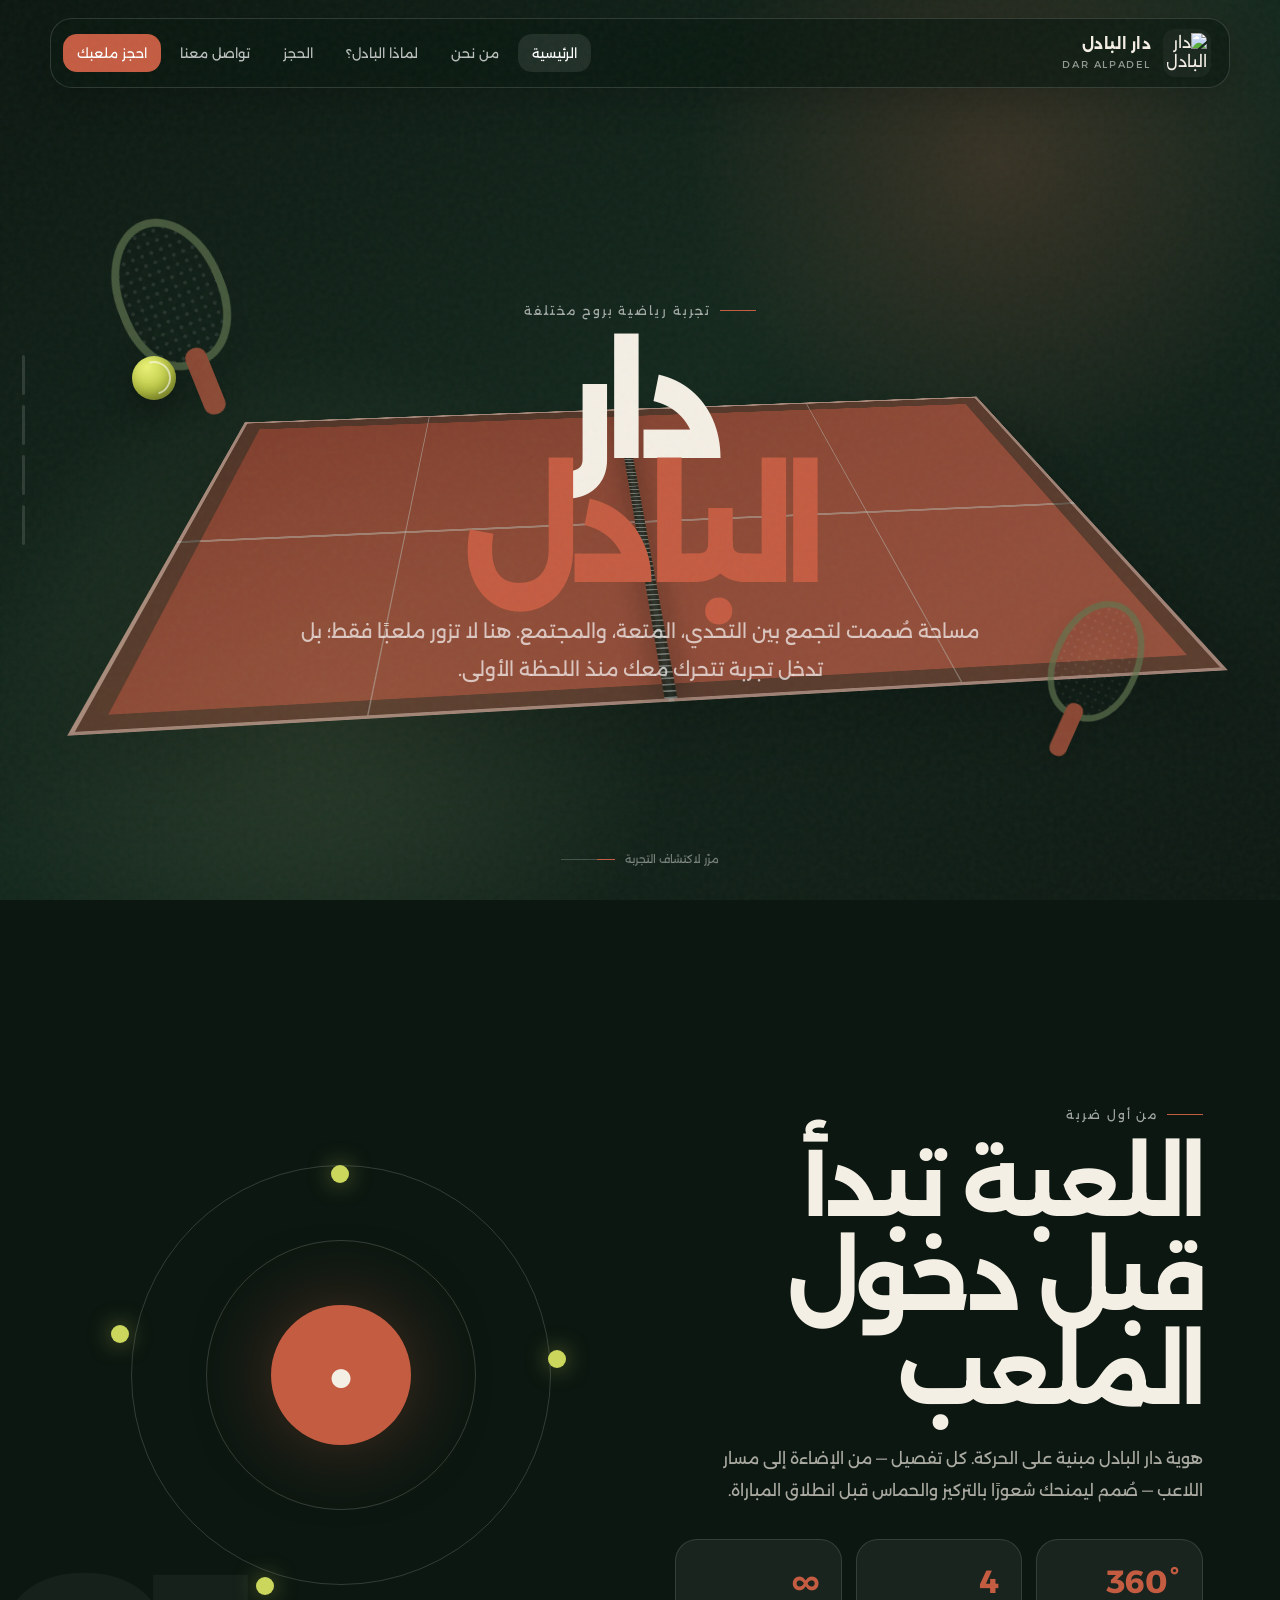
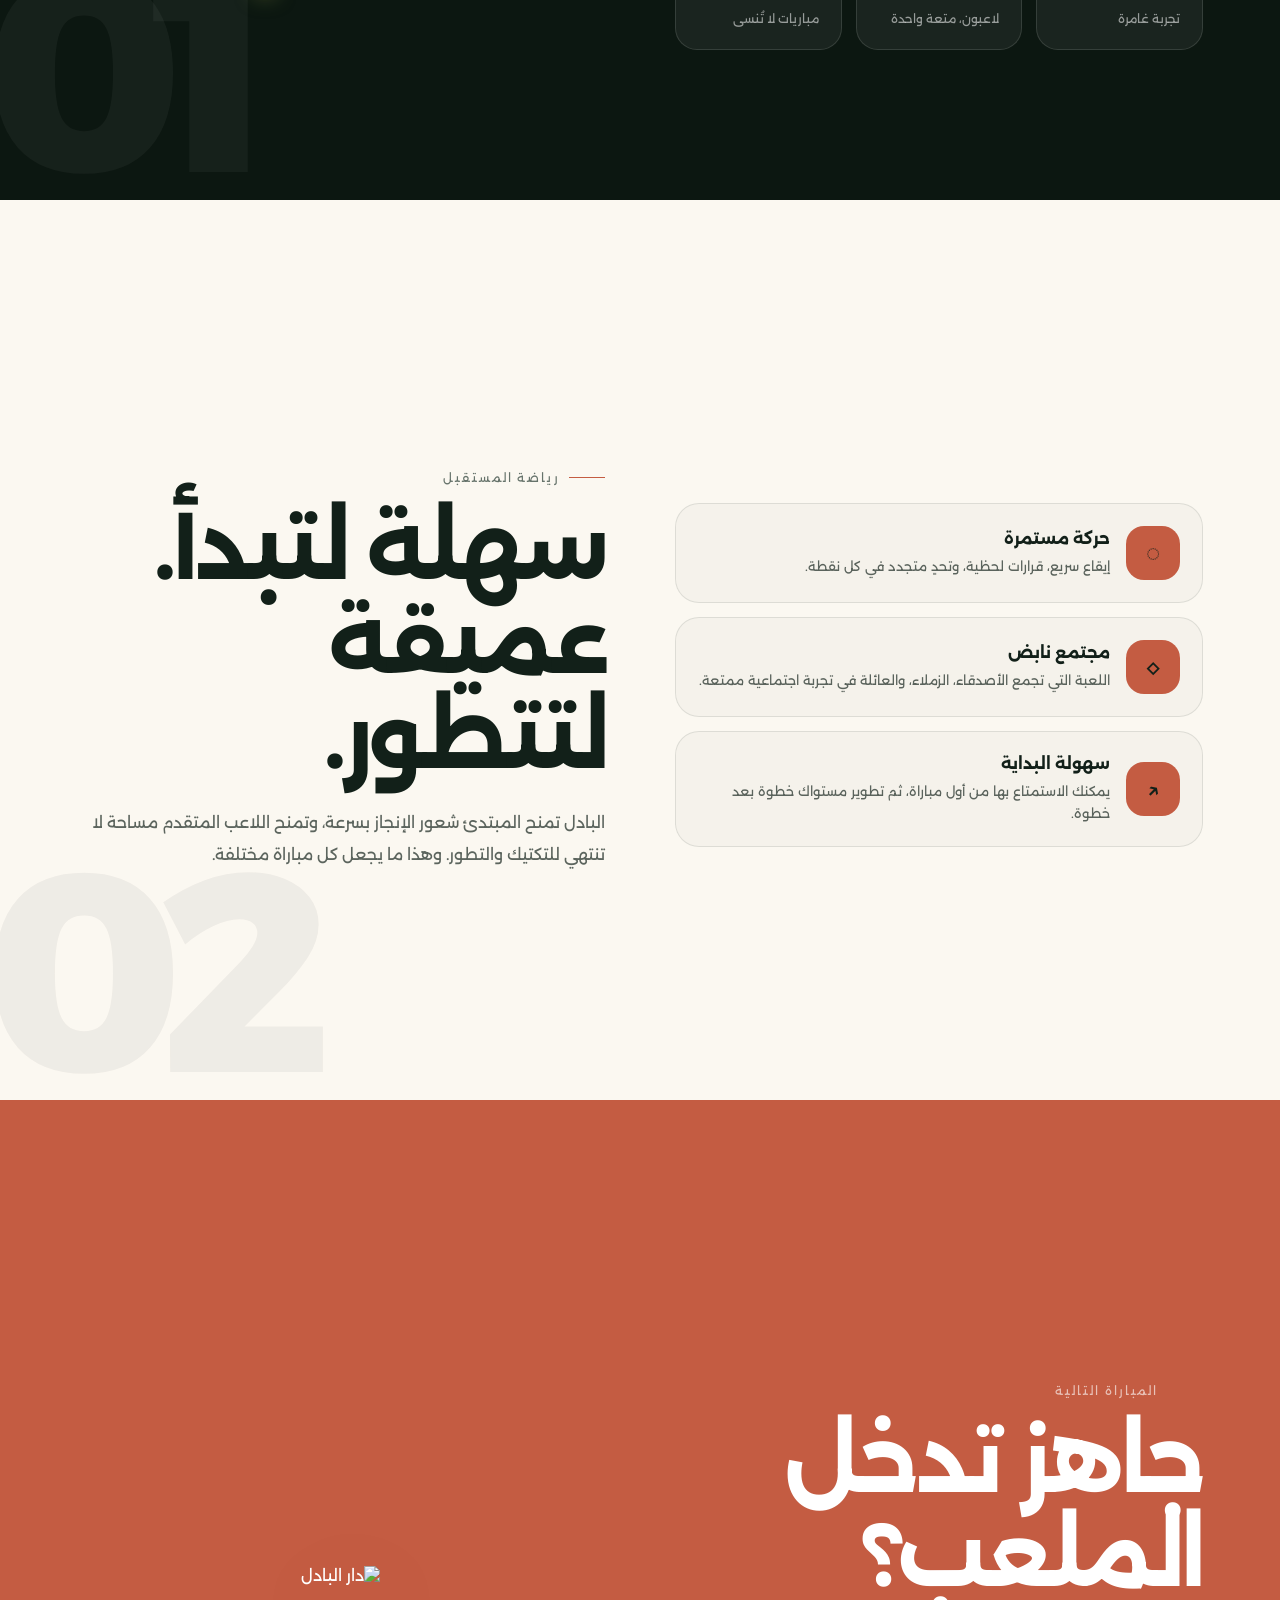
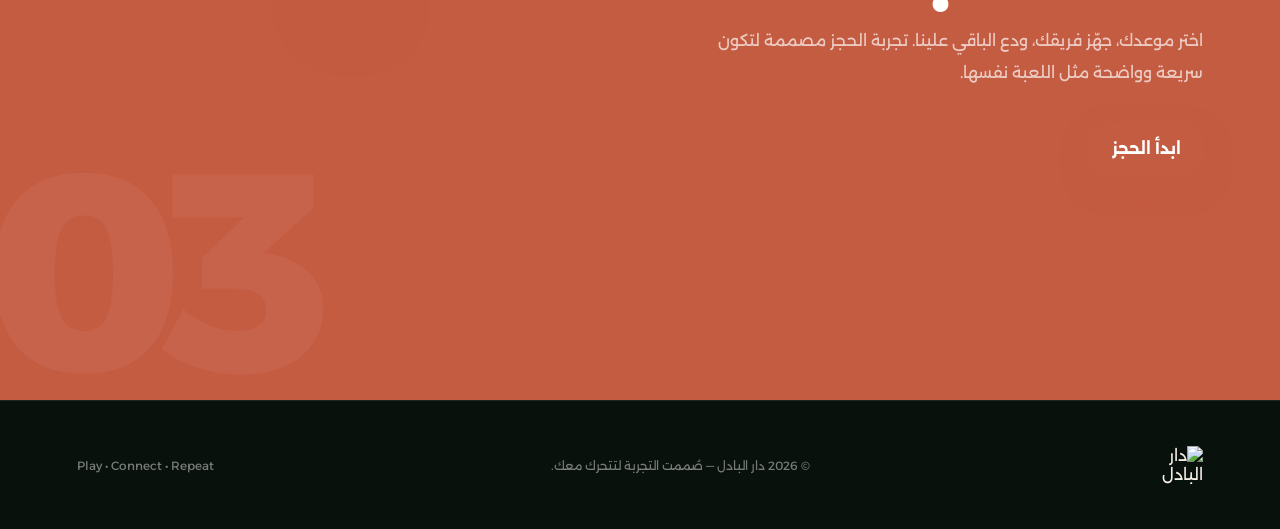
==== index.html @ 584abd35 "Add files via upload" ====
<!doctype html><html lang="ar" dir="rtl"><head><meta charset="utf-8"><meta name="viewport" content="width=device-width,initial-scale=1"><title>دار البادل | التجربة تبدأ من هنا</title><link rel="stylesheet" href="styles.css"></head><body>
<header class="site-header"><a class="brand" href="index.html"><img src="assets/logo.png" alt="دار البادل"><div class="brand-copy"><strong>دار البادل</strong><span>DAR ALPADEL</span></div></a><button class="menu-toggle">☰</button><nav class="nav"><a class="active" href="index.html">الرئيسية</a><a href="about.html">من نحن</a><a href="why.html">لماذا البادل؟</a><a href="booking.html">الحجز</a><a href="contact.html">تواصل معنا</a><a class="nav-cta" href="booking.html">احجز ملعبك</a></nav></header>
<div class="progress-rail"><span></span><span></span><span></span><span></span></div>
<main class="page">
<section class="hero">
 <div class="game-stage"><div class="court-wrap"><div class="court"><div class="net"></div><div class="wall back"></div><div class="wall side1"></div><div class="wall side2"></div></div></div><div class="ball"></div><div class="racket one"></div><div class="racket two"></div></div>
 <div class="hero-copy"><span class="eyebrow">تجربة رياضية بروح مختلفة</span><h1>دار <span>البادل</span></h1><p>مساحة صُممت لتجمع بين التحدي، المتعة، والمجتمع. هنا لا تزور ملعبًا فقط؛ بل تدخل تجربة تتحرك معك منذ اللحظة الأولى.</p></div>
 <div class="scroll-cue"><span>مرّر لاكتشاف التجربة</span><i></i></div>
</section>
<section class="section dark"><div class="big-number">01</div><div class="section-grid"><div class="reveal"><span class="eyebrow">من أول ضربة</span><h2>اللعبة تبدأ قبل دخول الملعب</h2><p>هوية دار البادل مبنية على الحركة. كل تفصيل — من الإضاءة إلى مسار اللاعب — صُمم ليمنحك شعورًا بالتركيز والحماس قبل انطلاق المباراة.</p><div class="kpi-row"><div class="kpi"><strong>360°</strong><span>تجربة غامرة</span></div><div class="kpi"><strong>4</strong><span>لاعبون، متعة واحدة</span></div><div class="kpi"><strong>∞</strong><span>مباريات لا تُنسى</span></div></div></div><div class="orbit reveal"><div class="orbit-core">●</div><span class="orbit-dot"></span><span class="orbit-dot"></span><span class="orbit-dot"></span><span class="orbit-dot"></span></div></div></section>
<section class="section light"><div class="big-number">02</div><div class="section-grid"><div class="feature-stack reveal"><div class="feature"><div class="feature-icon">◌</div><div><h3>حركة مستمرة</h3><p>إيقاع سريع، قرارات لحظية، وتحدٍ متجدد في كل نقطة.</p></div></div><div class="feature"><div class="feature-icon">◇</div><div><h3>مجتمع نابض</h3><p>اللعبة التي تجمع الأصدقاء، الزملاء، والعائلة في تجربة اجتماعية ممتعة.</p></div></div><div class="feature"><div class="feature-icon">↗</div><div><h3>سهولة البداية</h3><p>يمكنك الاستمتاع بها من أول مباراة، ثم تطوير مستواك خطوة بعد خطوة.</p></div></div></div><div class="reveal"><span class="eyebrow" style="color:var(--muted)">رياضة المستقبل</span><h2>سهلة لتبدأ.<br>عميقة لتتطور.</h2><p>البادل تمنح المبتدئ شعور الإنجاز بسرعة، وتمنح اللاعب المتقدم مساحة لا تنتهي للتكتيك والتطور. وهذا ما يجعل كل مباراة مختلفة.</p></div></div></section>
<section class="section clay"><div class="big-number">03</div><div class="section-grid"><div class="reveal"><span class="eyebrow">المباراة التالية</span><h2>جاهز تدخل الملعب؟</h2><p>اختر موعدك، جهّز فريقك، ودع الباقي علينا. تجربة الحجز مصممة لتكون سريعة وواضحة مثل اللعبة نفسها.</p><a class="primary" href="booking.html" style="display:inline-block;margin-top:18px">ابدأ الحجز</a></div><div class="reveal float" style="text-align:center"><img src="assets/logo.png" alt="دار البادل" style="width:min(360px,75vw);filter:drop-shadow(0 30px 50px rgba(0,0,0,.2))"></div></div></section>
</main><footer class="footer"><div class="footer-inner"><img src="assets/logo.png" alt="دار البادل"><p>© 2026 دار البادل — صُممت التجربة لتتحرك معك.</p><p>Play • Connect • Repeat</p></div></footer><script src="script.js"></script></body></html>
---- styles.css ----
@import url('https://fonts.googleapis.com/css2?family=Alexandria:wght@300;400;500;600;700;800&family=Noto+Kufi+Arabic:wght@400;500;600;700;800&display=swap');

:root{
  --green:#5f744d;
  --green-dark:#15261d;
  --green-deep:#0c1711;
  --clay:#c45c42;
  --clay-soft:#e7a18e;
  --cream:#f4efe5;
  --paper:#fbf8f1;
  --ink:#122019;
  --muted:#66736b;
  --line:rgba(255,255,255,.13);
  --shadow:0 30px 80px rgba(0,0,0,.24);
}

*{box-sizing:border-box}
html{scroll-behavior:smooth}
body{
  margin:0;
  font-family:'Alexandria','Noto Kufi Arabic',sans-serif;
  color:var(--cream);
  background:var(--green-deep);
  overflow-x:hidden;
  direction:rtl;
}
body::before{
  content:"";
  position:fixed; inset:0;
  pointer-events:none; z-index:9999;
  opacity:.06;
  background-image:url("data:image/svg+xml,%3Csvg viewBox='0 0 180 180' xmlns='http://www.w3.org/2000/svg'%3E%3Cfilter id='n'%3E%3CfeTurbulence type='fractalNoise' baseFrequency='.9' numOctaves='2' stitchTiles='stitch'/%3E%3C/filter%3E%3Crect width='100%25' height='100%25' filter='url(%23n)' opacity='.65'/%3E%3C/svg%3E");
}
a{color:inherit;text-decoration:none}
button,input,select,textarea{font:inherit}

.site-header{
  position:fixed; top:18px; right:50%; transform:translateX(50%);
  width:min(1180px,calc(100% - 28px)); height:70px;
  z-index:1000; display:flex; align-items:center; justify-content:space-between;
  padding:0 18px 0 12px;
  border:1px solid rgba(255,255,255,.14);
  border-radius:22px;
  background:rgba(11,24,17,.68);
  backdrop-filter:blur(18px) saturate(130%);
  box-shadow:0 12px 35px rgba(0,0,0,.18);
}
.brand{display:flex;align-items:center;gap:12px}
.brand img{width:48px;height:48px;object-fit:contain;border-radius:12px;background:rgba(255,255,255,.04);padding:4px}
.brand-copy strong{display:block;font-size:15px;letter-spacing:.02em}
.brand-copy span{font-size:10px;color:rgba(255,255,255,.55);letter-spacing:.16em}
.nav{display:flex;gap:5px;align-items:center}
.nav a{padding:11px 14px;border-radius:14px;font-size:13px;color:rgba(255,255,255,.72);transition:.35s ease}
.nav a:hover,.nav a.active{background:rgba(255,255,255,.09);color:#fff}
.nav-cta{background:var(--clay)!important;color:#fff!important}
.menu-toggle{display:none;background:none;border:0;color:#fff;font-size:22px}

.progress-rail{position:fixed;left:22px;top:50%;transform:translateY(-50%);z-index:900;display:flex;flex-direction:column;gap:10px}
.progress-rail span{width:3px;height:40px;border-radius:99px;background:rgba(255,255,255,.13);overflow:hidden;position:relative}
.progress-rail span::after{content:"";position:absolute;inset:auto 0 0;height:var(--fill,0%);background:var(--clay);transition:.1s linear}

.page{min-height:100vh}
.hero{
  min-height:100vh; position:relative; display:grid; place-items:center; overflow:hidden;
  background:
   radial-gradient(circle at 78% 18%,rgba(196,92,66,.20),transparent 25%),
   radial-gradient(circle at 25% 78%,rgba(95,116,77,.30),transparent 30%),
   linear-gradient(145deg,#0c1711,#14281d 48%,#0e1913);
}
.hero-copy{position:relative;z-index:5;text-align:center;width:min(950px,90%);padding-top:85px}
.eyebrow{display:inline-flex;align-items:center;gap:9px;font-size:12px;letter-spacing:.16em;color:rgba(255,255,255,.62);text-transform:uppercase}
.eyebrow::before{content:"";width:36px;height:1px;background:var(--clay)}
.hero h1{font-size:clamp(64px,11vw,168px);line-height:.88;margin:28px 0 18px;letter-spacing:-.07em;font-weight:800}
.hero h1 span{display:block;color:var(--clay)}
.hero p{max-width:680px;margin:0 auto;color:rgba(255,255,255,.68);font-size:clamp(15px,1.5vw,20px);line-height:2}
.scroll-cue{position:absolute;bottom:34px;right:50%;transform:translateX(50%);z-index:5;font-size:11px;color:rgba(255,255,255,.42);display:flex;align-items:center;gap:10px}
.scroll-cue i{width:54px;height:1px;background:rgba(255,255,255,.2);position:relative;overflow:hidden}
.scroll-cue i::after{content:"";position:absolute;width:18px;height:1px;background:var(--clay);animation:scan 1.8s infinite ease-in-out}
@keyframes scan{from{right:-18px}to{right:54px}}

/* game court */
.game-stage{position:absolute;inset:0;perspective:1100px;overflow:hidden}
.court-wrap{position:absolute;width:min(900px,90vw);height:560px;left:50%;top:58%;transform:translate(-50%,-50%) rotateX(64deg) rotateZ(-5deg);transform-style:preserve-3d;filter:drop-shadow(0 40px 50px rgba(0,0,0,.35));opacity:.72}
.court{position:absolute;inset:0;border:4px solid rgba(244,239,229,.55);background:linear-gradient(90deg,transparent 49.7%,rgba(244,239,229,.5) 49.8% 50.2%,transparent 50.3%),linear-gradient(0deg,transparent 49.6%,rgba(244,239,229,.5) 49.7% 50.3%,transparent 50.4%),linear-gradient(145deg,#a84531,#cb644a);box-shadow:inset 0 0 0 18px rgba(21,38,29,.45)}
.court::before,.court::after{content:"";position:absolute;top:0;bottom:0;width:1px;background:rgba(244,239,229,.55)}
.court::before{left:24%}.court::after{right:24%}
.net{position:absolute;left:50%;top:0;bottom:0;width:10px;transform:translateX(-50%) translateZ(32px);background:repeating-linear-gradient(0deg,rgba(255,255,255,.5) 0 2px,transparent 2px 8px),rgba(14,27,19,.8);box-shadow:0 0 25px rgba(0,0,0,.5)}
.wall{position:absolute;background:rgba(95,116,77,.15);border:2px solid rgba(146,181,119,.45);backdrop-filter:blur(2px)}
.wall.back{left:0;right:0;height:120px;top:0;transform-origin:top;transform:rotateX(-90deg)}
.wall.side1{top:0;bottom:0;width:120px;left:0;transform-origin:left;transform:rotateY(90deg)}
.wall.side2{top:0;bottom:0;width:120px;right:0;transform-origin:right;transform:rotateY(-90deg)}
.ball{position:absolute;width:44px;height:44px;border-radius:50%;background:radial-gradient(circle at 35% 25%,#eaf275,#b9c642 58%,#758122);box-shadow:0 12px 30px rgba(0,0,0,.38),inset -5px -7px 12px rgba(0,0,0,.22);z-index:7;transform:translate3d(0,0,0)}
.ball::after{content:"";position:absolute;inset:5px;border-radius:50%;border:2px solid rgba(255,255,255,.55);border-left-color:transparent;border-bottom-color:transparent;transform:rotate(28deg)}
.racket{position:absolute;width:110px;height:155px;border:8px solid var(--green);border-radius:52% 52% 46% 46%;background:radial-gradient(circle,rgba(255,255,255,.12) 1.8px,transparent 2px);background-size:10px 10px;filter:drop-shadow(0 16px 18px rgba(0,0,0,.3));opacity:.68}
.racket::after{content:"";position:absolute;width:22px;height:70px;background:var(--clay);border-radius:10px;bottom:-60px;left:50%;transform:translateX(-50%)}
.racket.one{left:9%;top:24%;transform:rotate(-22deg)}
.racket.two{right:10%;bottom:18%;transform:rotate(24deg) scale(.8)}

.section{position:relative;min-height:100vh;padding:140px max(6vw,28px) 90px;display:flex;align-items:center;overflow:hidden}
.section.light{background:var(--paper);color:var(--ink)}
.section.dark{background:var(--green-deep)}
.section.clay{background:var(--clay);color:#fff}
.section-grid{width:min(1180px,100%);margin:auto;display:grid;grid-template-columns:1fr 1fr;gap:70px;align-items:center}
.section h2{font-size:clamp(44px,7vw,94px);line-height:1.05;margin:15px 0 24px;letter-spacing:-.045em}
.section p{font-size:16px;line-height:2;color:inherit;opacity:.68;max-width:620px}
.big-number{font-size:clamp(120px,22vw,340px);font-weight:800;line-height:.7;color:rgba(255,255,255,.045);position:absolute;left:-15px;bottom:30px;letter-spacing:-.08em}
.light .big-number{color:rgba(18,32,25,.05)}

.feature-stack{display:grid;gap:14px}
.feature{border:1px solid currentColor;border-color:rgba(255,255,255,.12);border-radius:24px;padding:22px;display:grid;grid-template-columns:54px 1fr;gap:16px;align-items:center;background:rgba(255,255,255,.035);transition:.4s ease}
.light .feature{border-color:rgba(18,32,25,.1);background:rgba(18,32,25,.025)}
.feature:hover{transform:translateX(-8px);background:rgba(255,255,255,.07)}
.feature-icon{width:54px;height:54px;border-radius:18px;display:grid;place-items:center;background:var(--clay);font-size:24px}
.feature h3{margin:0 0 7px;font-size:16px}.feature p{margin:0;font-size:13px;line-height:1.7}

.orbit{position:relative;width:min(500px,86vw);aspect-ratio:1;margin:auto}
.orbit::before,.orbit::after{content:"";position:absolute;border:1px solid rgba(255,255,255,.16);border-radius:50%;inset:8%;animation:spin 18s linear infinite}
.orbit::after{inset:23%;animation-direction:reverse;animation-duration:12s}
.orbit-core{position:absolute;inset:36%;border-radius:50%;background:var(--clay);box-shadow:0 0 80px rgba(196,92,66,.35);display:grid;place-items:center;font-size:44px}
.orbit-dot{position:absolute;width:18px;height:18px;border-radius:50%;background:#cbd65c;box-shadow:0 0 22px rgba(203,214,92,.5)}
.orbit-dot:nth-child(2){top:8%;left:48%}.orbit-dot:nth-child(3){top:45%;right:5%}.orbit-dot:nth-child(4){bottom:6%;left:33%}.orbit-dot:nth-child(5){left:4%;top:40%}
@keyframes spin{to{transform:rotate(360deg)}}

.kpi-row{display:grid;grid-template-columns:repeat(3,1fr);gap:14px;margin-top:32px}
.kpi{padding:22px;border-radius:22px;background:rgba(255,255,255,.06);border:1px solid rgba(255,255,255,.12)}
.kpi strong{display:block;font-size:32px;color:var(--clay);margin-bottom:7px}.kpi span{font-size:12px;color:rgba(255,255,255,.55)}

.booking-panel{width:min(980px,100%);margin:auto;padding:34px;border:1px solid rgba(255,255,255,.15);border-radius:34px;background:rgba(255,255,255,.055);backdrop-filter:blur(18px);box-shadow:var(--shadow)}
.booking-grid{display:grid;grid-template-columns:repeat(2,1fr);gap:16px;margin-top:30px}
.field{display:grid;gap:8px}.field.full{grid-column:1/-1}.field label{font-size:12px;color:rgba(255,255,255,.58)}
.field input,.field select,.field textarea{width:100%;border:1px solid rgba(255,255,255,.15);background:rgba(0,0,0,.12);color:#fff;border-radius:16px;padding:15px 16px;outline:none;transition:.3s}
.field input:focus,.field select:focus,.field textarea:focus{border-color:var(--clay);box-shadow:0 0 0 4px rgba(196,92,66,.12)}
.field option{color:#111}.field textarea{min-height:120px;resize:vertical}
.primary{border:0;border-radius:16px;padding:16px 22px;background:var(--clay);color:#fff;cursor:pointer;font-weight:700;transition:.3s;box-shadow:0 12px 30px rgba(196,92,66,.25)}
.primary:hover{transform:translateY(-3px);box-shadow:0 18px 40px rgba(196,92,66,.34)}

.contact-cards{display:grid;grid-template-columns:repeat(3,1fr);gap:16px;margin-top:36px}
.contact-card{padding:26px;border-radius:24px;background:rgba(255,255,255,.055);border:1px solid rgba(255,255,255,.12)}
.contact-card small{display:block;color:rgba(255,255,255,.5);margin-bottom:10px}.contact-card strong{font-size:16px}

.footer{padding:45px max(6vw,28px);background:#08110c;border-top:1px solid rgba(255,255,255,.09)}
.footer-inner{width:min(1180px,100%);margin:auto;display:flex;justify-content:space-between;align-items:center;gap:24px}
.footer p{margin:0;color:rgba(255,255,255,.45);font-size:12px}
.footer img{width:56px}

.reveal{opacity:0;transform:translateY(35px);transition:1s cubic-bezier(.2,.75,.2,1)}
.reveal.in{opacity:1;transform:none}
.float{animation:float 5s ease-in-out infinite}@keyframes float{50%{transform:translateY(-14px)}}

@media(max-width:900px){
 .nav{position:fixed;top:98px;right:14px;left:14px;display:none;flex-direction:column;align-items:stretch;background:rgba(11,24,17,.96);padding:15px;border-radius:20px;border:1px solid rgba(255,255,255,.12)}
 .nav.open{display:flex}.menu-toggle{display:block}.brand-copy{display:none}
 .section-grid{grid-template-columns:1fr;gap:45px}.hero h1{font-size:clamp(58px,18vw,105px)}
 .court-wrap{width:760px;left:42%;top:63%}.racket{opacity:.35}
 .kpi-row,.contact-cards{grid-template-columns:1fr}.booking-grid{grid-template-columns:1fr}.field.full{grid-column:auto}
 .progress-rail{display:none}.footer-inner{flex-direction:column;text-align:center}
}
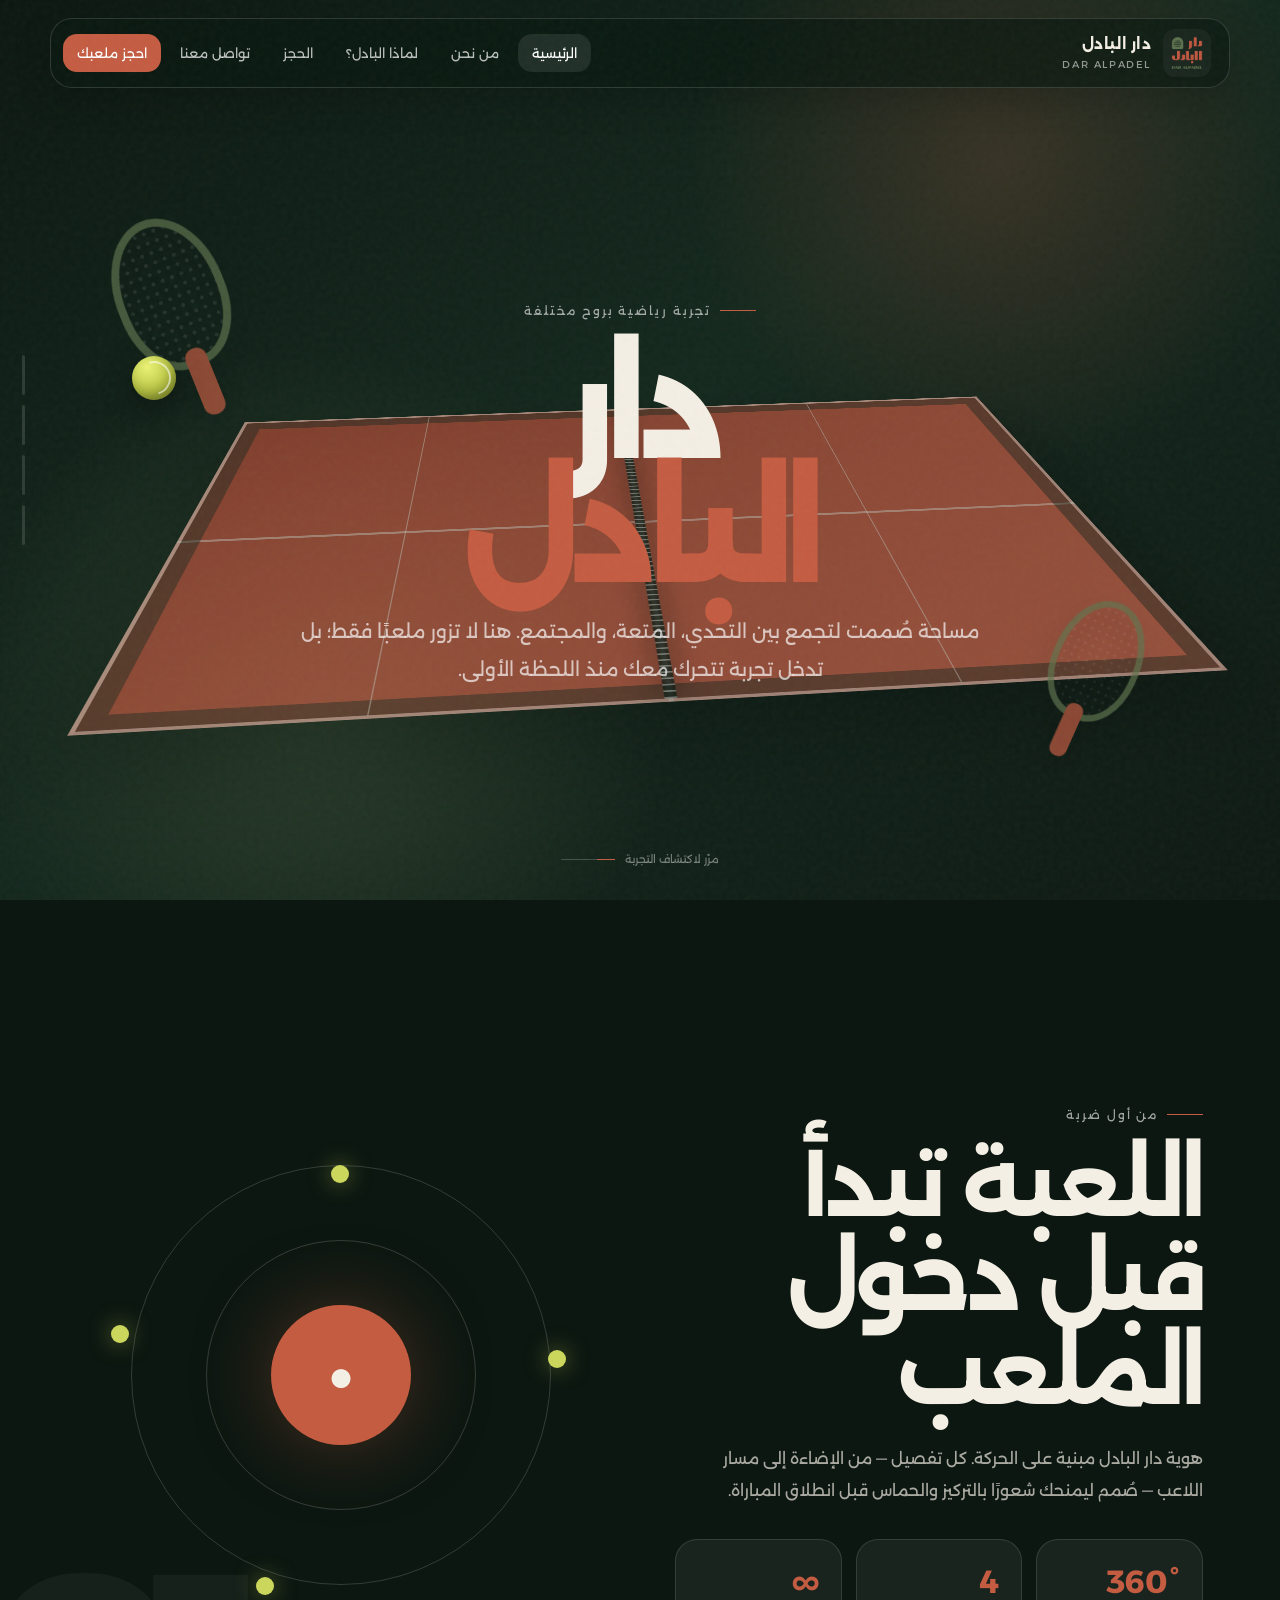
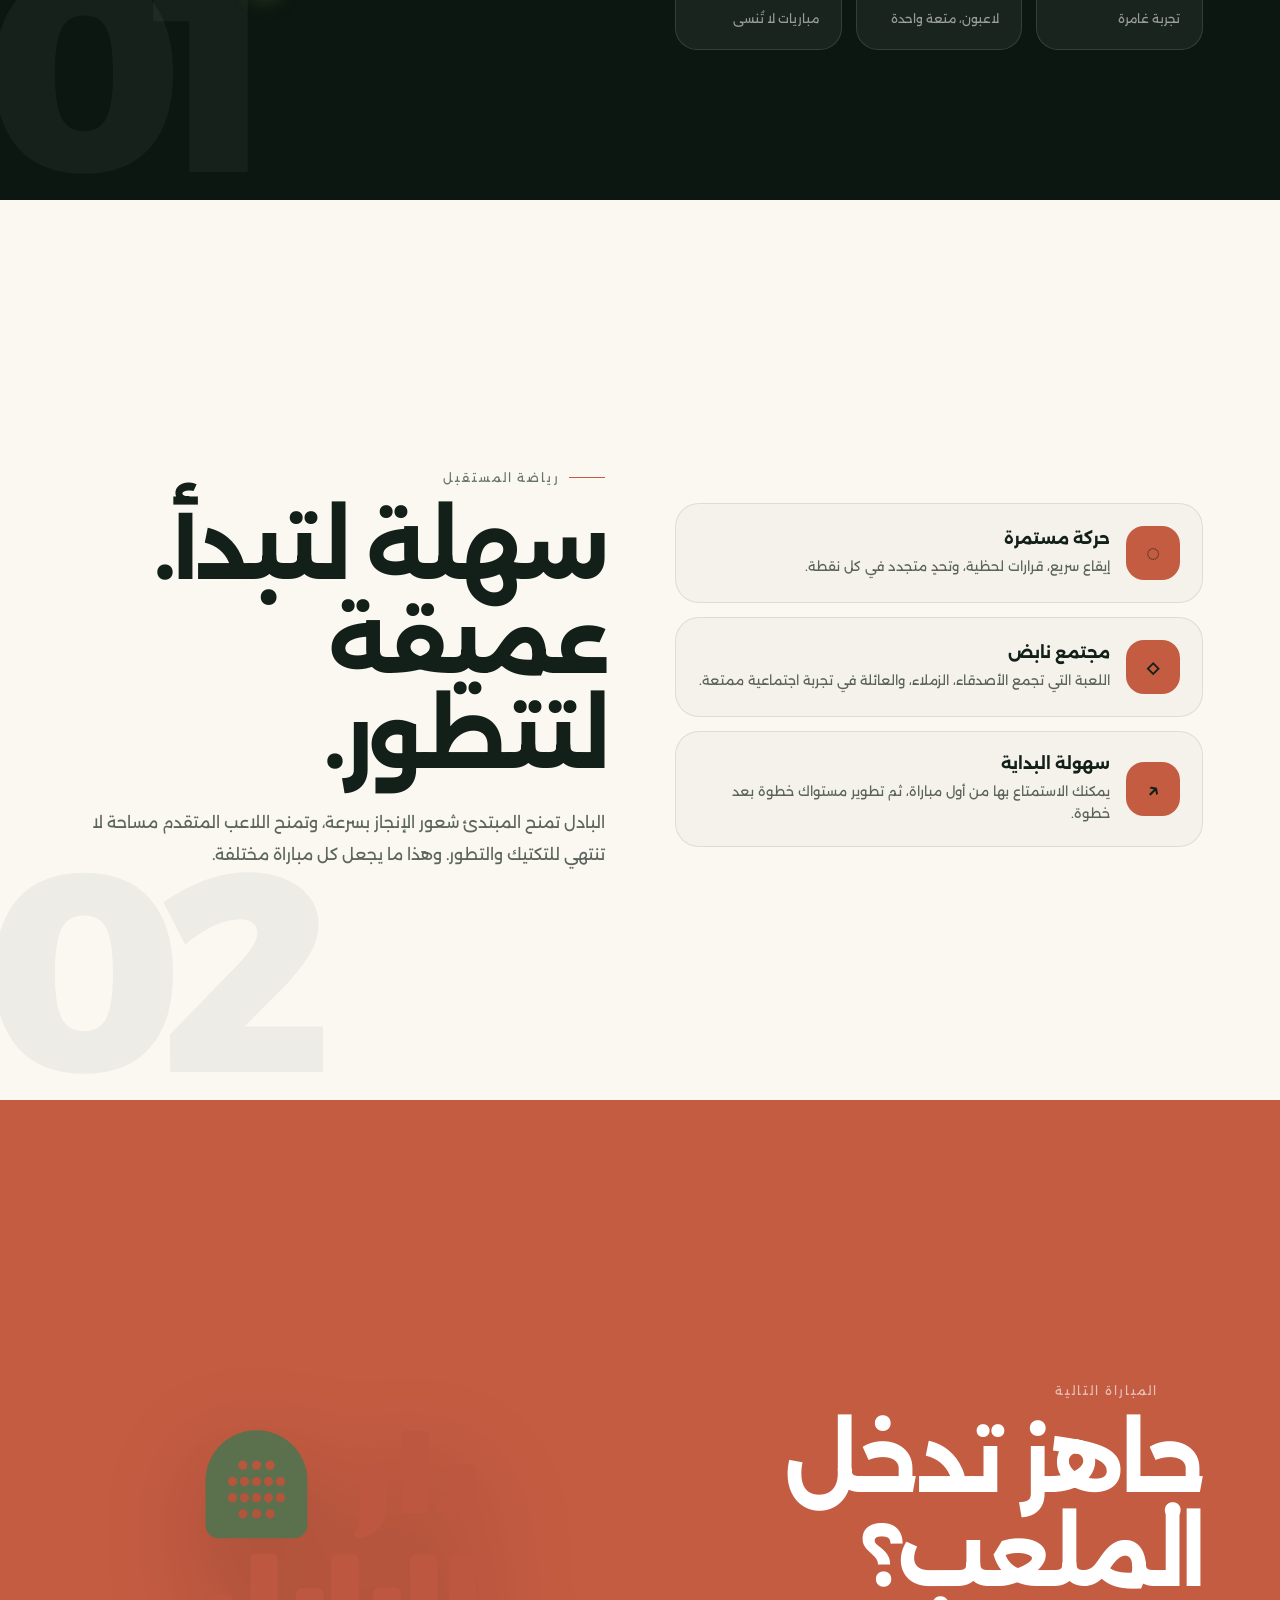
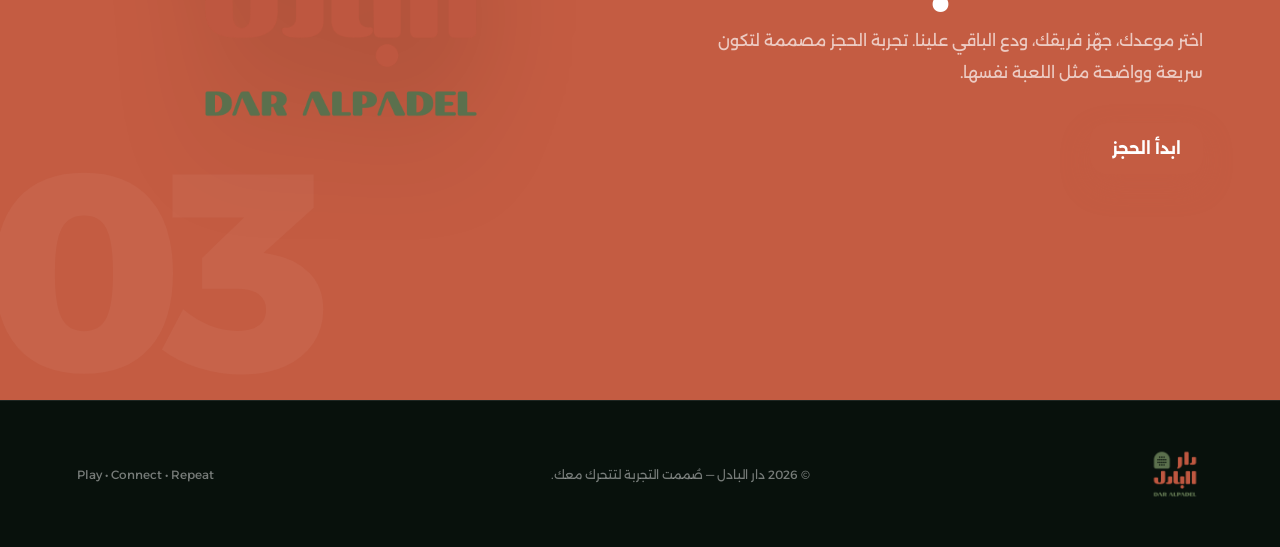
==== commit 2468188a: "index.html" ====
--- a/index.html
+++ b/index.html
@@ -1,5 +1,5 @@
 <!doctype html><html lang="ar" dir="rtl"><head><meta charset="utf-8"><meta name="viewport" content="width=device-width,initial-scale=1"><title>دار البادل | التجربة تبدأ من هنا</title><link rel="stylesheet" href="styles.css"></head><body>
-<header class="site-header"><a class="brand" href="index.html"><img src="assets/logo.png" alt="دار البادل"><div class="brand-copy"><strong>دار البادل</strong><span>DAR ALPADEL</span></div></a><button class="menu-toggle">☰</button><nav class="nav"><a class="active" href="index.html">الرئيسية</a><a href="about.html">من نحن</a><a href="why.html">لماذا البادل؟</a><a href="booking.html">الحجز</a><a href="contact.html">تواصل معنا</a><a class="nav-cta" href="booking.html">احجز ملعبك</a></nav></header>
+<header class="site-header"><a class="brand" href="index.html"><img src="logo.png" alt="دار البادل"><div class="brand-copy"><strong>دار البادل</strong><span>DAR ALPADEL</span></div></a><button class="menu-toggle">☰</button><nav class="nav"><a class="active" href="index.html">الرئيسية</a><a href="about.html">من نحن</a><a href="why.html">لماذا البادل؟</a><a href="booking.html">الحجز</a><a href="contact.html">تواصل معنا</a><a class="nav-cta" href="booking.html">احجز ملعبك</a></nav></header>
 <div class="progress-rail"><span></span><span></span><span></span><span></span></div>
 <main class="page">
 <section class="hero">
@@ -9,5 +9,5 @@
 </section>
 <section class="section dark"><div class="big-number">01</div><div class="section-grid"><div class="reveal"><span class="eyebrow">من أول ضربة</span><h2>اللعبة تبدأ قبل دخول الملعب</h2><p>هوية دار البادل مبنية على الحركة. كل تفصيل — من الإضاءة إلى مسار اللاعب — صُمم ليمنحك شعورًا بالتركيز والحماس قبل انطلاق المباراة.</p><div class="kpi-row"><div class="kpi"><strong>360°</strong><span>تجربة غامرة</span></div><div class="kpi"><strong>4</strong><span>لاعبون، متعة واحدة</span></div><div class="kpi"><strong>∞</strong><span>مباريات لا تُنسى</span></div></div></div><div class="orbit reveal"><div class="orbit-core">●</div><span class="orbit-dot"></span><span class="orbit-dot"></span><span class="orbit-dot"></span><span class="orbit-dot"></span></div></div></section>
 <section class="section light"><div class="big-number">02</div><div class="section-grid"><div class="feature-stack reveal"><div class="feature"><div class="feature-icon">◌</div><div><h3>حركة مستمرة</h3><p>إيقاع سريع، قرارات لحظية، وتحدٍ متجدد في كل نقطة.</p></div></div><div class="feature"><div class="feature-icon">◇</div><div><h3>مجتمع نابض</h3><p>اللعبة التي تجمع الأصدقاء، الزملاء، والعائلة في تجربة اجتماعية ممتعة.</p></div></div><div class="feature"><div class="feature-icon">↗</div><div><h3>سهولة البداية</h3><p>يمكنك الاستمتاع بها من أول مباراة، ثم تطوير مستواك خطوة بعد خطوة.</p></div></div></div><div class="reveal"><span class="eyebrow" style="color:var(--muted)">رياضة المستقبل</span><h2>سهلة لتبدأ.<br>عميقة لتتطور.</h2><p>البادل تمنح المبتدئ شعور الإنجاز بسرعة، وتمنح اللاعب المتقدم مساحة لا تنتهي للتكتيك والتطور. وهذا ما يجعل كل مباراة مختلفة.</p></div></div></section>
-<section class="section clay"><div class="big-number">03</div><div class="section-grid"><div class="reveal"><span class="eyebrow">المباراة التالية</span><h2>جاهز تدخل الملعب؟</h2><p>اختر موعدك، جهّز فريقك، ودع الباقي علينا. تجربة الحجز مصممة لتكون سريعة وواضحة مثل اللعبة نفسها.</p><a class="primary" href="booking.html" style="display:inline-block;margin-top:18px">ابدأ الحجز</a></div><div class="reveal float" style="text-align:center"><img src="assets/logo.png" alt="دار البادل" style="width:min(360px,75vw);filter:drop-shadow(0 30px 50px rgba(0,0,0,.2))"></div></div></section>
-</main><footer class="footer"><div class="footer-inner"><img src="assets/logo.png" alt="دار البادل"><p>© 2026 دار البادل — صُممت التجربة لتتحرك معك.</p><p>Play • Connect • Repeat</p></div></footer><script src="script.js"></script></body></html>
+<section class="section clay"><div class="big-number">03</div><div class="section-grid"><div class="reveal"><span class="eyebrow">المباراة التالية</span><h2>جاهز تدخل الملعب؟</h2><p>اختر موعدك، جهّز فريقك، ودع الباقي علينا. تجربة الحجز مصممة لتكون سريعة وواضحة مثل اللعبة نفسها.</p><a class="primary" href="booking.html" style="display:inline-block;margin-top:18px">ابدأ الحجز</a></div><div class="reveal float" style="text-align:center"><img src="logo.png" alt="دار البادل" style="width:min(360px,75vw);filter:drop-shadow(0 30px 50px rgba(0,0,0,.2))"></div></div></section>
+</main><footer class="footer"><div class="footer-inner"><img src="logo.png" alt="دار البادل"><p>© 2026 دار البادل — صُممت التجربة لتتحرك معك.</p><p>Play • Connect • Repeat</p></div></footer><script src="script.js"></script></body></html>
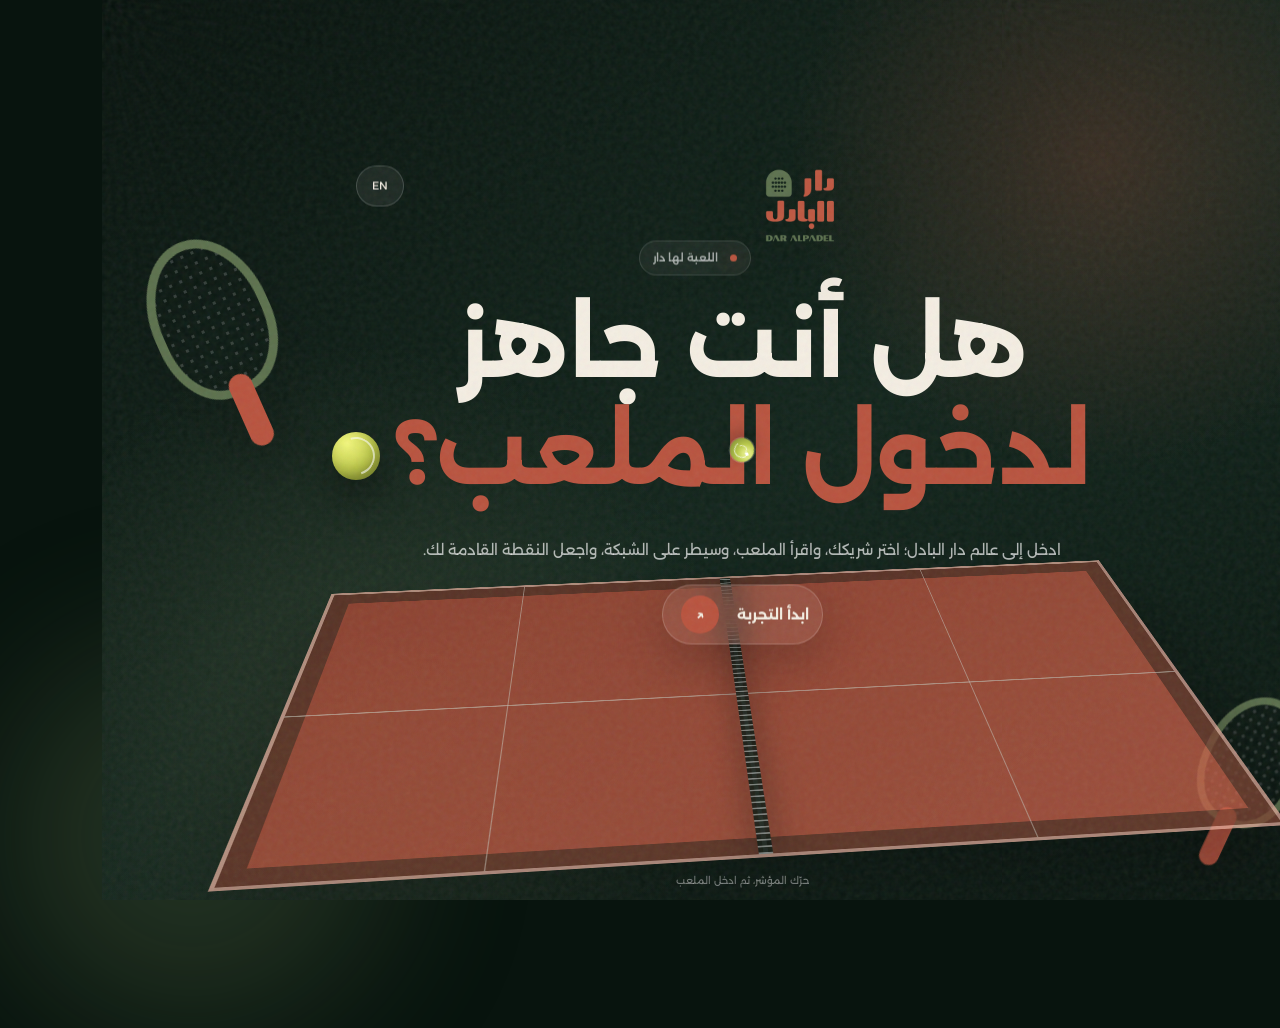
==== commit 732c44e8: "Add files via upload" ====
--- a/index.html
+++ b/index.html
@@ -1,13 +1,41 @@
-<!doctype html><html lang="ar" dir="rtl"><head><meta charset="utf-8"><meta name="viewport" content="width=device-width,initial-scale=1"><title>دار البادل | التجربة تبدأ من هنا</title><link rel="stylesheet" href="styles.css"></head><body>
-<header class="site-header"><a class="brand" href="index.html"><img src="logo.png" alt="دار البادل"><div class="brand-copy"><strong>دار البادل</strong><span>DAR ALPADEL</span></div></a><button class="menu-toggle">☰</button><nav class="nav"><a class="active" href="index.html">الرئيسية</a><a href="about.html">من نحن</a><a href="why.html">لماذا البادل؟</a><a href="booking.html">الحجز</a><a href="contact.html">تواصل معنا</a><a class="nav-cta" href="booking.html">احجز ملعبك</a></nav></header>
-<div class="progress-rail"><span></span><span></span><span></span><span></span></div>
-<main class="page">
-<section class="hero">
- <div class="game-stage"><div class="court-wrap"><div class="court"><div class="net"></div><div class="wall back"></div><div class="wall side1"></div><div class="wall side2"></div></div></div><div class="ball"></div><div class="racket one"></div><div class="racket two"></div></div>
- <div class="hero-copy"><span class="eyebrow">تجربة رياضية بروح مختلفة</span><h1>دار <span>البادل</span></h1><p>مساحة صُممت لتجمع بين التحدي، المتعة، والمجتمع. هنا لا تزور ملعبًا فقط؛ بل تدخل تجربة تتحرك معك منذ اللحظة الأولى.</p></div>
- <div class="scroll-cue"><span>مرّر لاكتشاف التجربة</span><i></i></div>
-</section>
-<section class="section dark"><div class="big-number">01</div><div class="section-grid"><div class="reveal"><span class="eyebrow">من أول ضربة</span><h2>اللعبة تبدأ قبل دخول الملعب</h2><p>هوية دار البادل مبنية على الحركة. كل تفصيل — من الإضاءة إلى مسار اللاعب — صُمم ليمنحك شعورًا بالتركيز والحماس قبل انطلاق المباراة.</p><div class="kpi-row"><div class="kpi"><strong>360°</strong><span>تجربة غامرة</span></div><div class="kpi"><strong>4</strong><span>لاعبون، متعة واحدة</span></div><div class="kpi"><strong>∞</strong><span>مباريات لا تُنسى</span></div></div></div><div class="orbit reveal"><div class="orbit-core">●</div><span class="orbit-dot"></span><span class="orbit-dot"></span><span class="orbit-dot"></span><span class="orbit-dot"></span></div></div></section>
-<section class="section light"><div class="big-number">02</div><div class="section-grid"><div class="feature-stack reveal"><div class="feature"><div class="feature-icon">◌</div><div><h3>حركة مستمرة</h3><p>إيقاع سريع، قرارات لحظية، وتحدٍ متجدد في كل نقطة.</p></div></div><div class="feature"><div class="feature-icon">◇</div><div><h3>مجتمع نابض</h3><p>اللعبة التي تجمع الأصدقاء، الزملاء، والعائلة في تجربة اجتماعية ممتعة.</p></div></div><div class="feature"><div class="feature-icon">↗</div><div><h3>سهولة البداية</h3><p>يمكنك الاستمتاع بها من أول مباراة، ثم تطوير مستواك خطوة بعد خطوة.</p></div></div></div><div class="reveal"><span class="eyebrow" style="color:var(--muted)">رياضة المستقبل</span><h2>سهلة لتبدأ.<br>عميقة لتتطور.</h2><p>البادل تمنح المبتدئ شعور الإنجاز بسرعة، وتمنح اللاعب المتقدم مساحة لا تنتهي للتكتيك والتطور. وهذا ما يجعل كل مباراة مختلفة.</p></div></div></section>
-<section class="section clay"><div class="big-number">03</div><div class="section-grid"><div class="reveal"><span class="eyebrow">المباراة التالية</span><h2>جاهز تدخل الملعب؟</h2><p>اختر موعدك، جهّز فريقك، ودع الباقي علينا. تجربة الحجز مصممة لتكون سريعة وواضحة مثل اللعبة نفسها.</p><a class="primary" href="booking.html" style="display:inline-block;margin-top:18px">ابدأ الحجز</a></div><div class="reveal float" style="text-align:center"><img src="logo.png" alt="دار البادل" style="width:min(360px,75vw);filter:drop-shadow(0 30px 50px rgba(0,0,0,.2))"></div></div></section>
-</main><footer class="footer"><div class="footer-inner"><img src="logo.png" alt="دار البادل"><p>© 2026 دار البادل — صُممت التجربة لتتحرك معك.</p><p>Play • Connect • Repeat</p></div></footer><script src="script.js"></script></body></html>
+<!doctype html>
+<html lang="ar" dir="rtl">
+<head>
+<meta charset="utf-8">
+<meta name="viewport" content="width=device-width,initial-scale=1">
+<title>دار البادل | هل أنت جاهز للعب؟</title>
+<link rel="stylesheet" href="styles.css">
+</head>
+<body class="intro-page">
+  <div class="intro-noise"></div>
+  <div class="intro-glow intro-glow-a"></div>
+  <div class="intro-glow intro-glow-b"></div>
+  <main class="intro-scene" aria-label="مقدمة دار البادل">
+    <div class="intro-court-shell">
+      <div class="intro-court">
+        <span class="intro-line intro-line-mid"></span>
+        <span class="intro-line intro-line-left"></span>
+        <span class="intro-line intro-line-right"></span>
+        <span class="intro-net"></span>
+      </div>
+      <div class="intro-racket intro-racket-left"></div>
+      <div class="intro-racket intro-racket-right"></div>
+      <div class="intro-ball"></div>
+    </div>
+
+    <section class="intro-content">
+      <img class="intro-logo" src="logo.png" alt="دار البادل">
+      <p class="intro-kicker">اللعبة لها دار</p>
+      <h1>هل أنت جاهز<br><span>لدخول الملعب؟</span></h1>
+      <p class="intro-copy">ادخل إلى عالم دار البادل؛ اختر شريكك، واقرأ الملعب، وسيطر على الشبكة، واجعل النقطة القادمة لك.</p>
+      <a class="intro-enter" href="home.html">
+        <span>ابدأ التجربة</span>
+        <i aria-hidden="true">↗</i>
+      </a>
+      <button class="intro-lang" type="button" aria-label="Switch language">EN</button>
+    </section>
+    <div class="intro-hint">حرّك المؤشر، ثم ادخل الملعب</div>
+  </main>
+<script src="script.js"></script>
+</body>
+</html>
--- a/styles.css
+++ b/styles.css
@@ -1,157 +1,265 @@
-@import url('https://fonts.googleapis.com/css2?family=Alexandria:wght@300;400;500;600;700;800&family=Noto+Kufi+Arabic:wght@400;500;600;700;800&display=swap');
-
-:root{
-  --green:#5f744d;
-  --green-dark:#15261d;
-  --green-deep:#0c1711;
-  --clay:#c45c42;
-  --clay-soft:#e7a18e;
-  --cream:#f4efe5;
-  --paper:#fbf8f1;
-  --ink:#122019;
-  --muted:#66736b;
-  --line:rgba(255,255,255,.13);
-  --shadow:0 30px 80px rgba(0,0,0,.24);
-}
-
-*{box-sizing:border-box}
-html{scroll-behavior:smooth}
-body{
-  margin:0;
-  font-family:'Alexandria','Noto Kufi Arabic',sans-serif;
-  color:var(--cream);
-  background:var(--green-deep);
-  overflow-x:hidden;
-  direction:rtl;
-}
-body::before{
-  content:"";
-  position:fixed; inset:0;
-  pointer-events:none; z-index:9999;
-  opacity:.06;
-  background-image:url("data:image/svg+xml,%3Csvg viewBox='0 0 180 180' xmlns='http://www.w3.org/2000/svg'%3E%3Cfilter id='n'%3E%3CfeTurbulence type='fractalNoise' baseFrequency='.9' numOctaves='2' stitchTiles='stitch'/%3E%3C/filter%3E%3Crect width='100%25' height='100%25' filter='url(%23n)' opacity='.65'/%3E%3C/svg%3E");
-}
-a{color:inherit;text-decoration:none}
-button,input,select,textarea{font:inherit}
-
-.site-header{
-  position:fixed; top:18px; right:50%; transform:translateX(50%);
-  width:min(1180px,calc(100% - 28px)); height:70px;
-  z-index:1000; display:flex; align-items:center; justify-content:space-between;
-  padding:0 18px 0 12px;
-  border:1px solid rgba(255,255,255,.14);
-  border-radius:22px;
-  background:rgba(11,24,17,.68);
-  backdrop-filter:blur(18px) saturate(130%);
-  box-shadow:0 12px 35px rgba(0,0,0,.18);
-}
-.brand{display:flex;align-items:center;gap:12px}
-.brand img{width:48px;height:48px;object-fit:contain;border-radius:12px;background:rgba(255,255,255,.04);padding:4px}
-.brand-copy strong{display:block;font-size:15px;letter-spacing:.02em}
-.brand-copy span{font-size:10px;color:rgba(255,255,255,.55);letter-spacing:.16em}
-.nav{display:flex;gap:5px;align-items:center}
-.nav a{padding:11px 14px;border-radius:14px;font-size:13px;color:rgba(255,255,255,.72);transition:.35s ease}
-.nav a:hover,.nav a.active{background:rgba(255,255,255,.09);color:#fff}
-.nav-cta{background:var(--clay)!important;color:#fff!important}
-.menu-toggle{display:none;background:none;border:0;color:#fff;font-size:22px}
-
-.progress-rail{position:fixed;left:22px;top:50%;transform:translateY(-50%);z-index:900;display:flex;flex-direction:column;gap:10px}
-.progress-rail span{width:3px;height:40px;border-radius:99px;background:rgba(255,255,255,.13);overflow:hidden;position:relative}
-.progress-rail span::after{content:"";position:absolute;inset:auto 0 0;height:var(--fill,0%);background:var(--clay);transition:.1s linear}
-
-.page{min-height:100vh}
-.hero{
-  min-height:100vh; position:relative; display:grid; place-items:center; overflow:hidden;
-  background:
-   radial-gradient(circle at 78% 18%,rgba(196,92,66,.20),transparent 25%),
-   radial-gradient(circle at 25% 78%,rgba(95,116,77,.30),transparent 30%),
-   linear-gradient(145deg,#0c1711,#14281d 48%,#0e1913);
-}
-.hero-copy{position:relative;z-index:5;text-align:center;width:min(950px,90%);padding-top:85px}
-.eyebrow{display:inline-flex;align-items:center;gap:9px;font-size:12px;letter-spacing:.16em;color:rgba(255,255,255,.62);text-transform:uppercase}
-.eyebrow::before{content:"";width:36px;height:1px;background:var(--clay)}
-.hero h1{font-size:clamp(64px,11vw,168px);line-height:.88;margin:28px 0 18px;letter-spacing:-.07em;font-weight:800}
-.hero h1 span{display:block;color:var(--clay)}
-.hero p{max-width:680px;margin:0 auto;color:rgba(255,255,255,.68);font-size:clamp(15px,1.5vw,20px);line-height:2}
-.scroll-cue{position:absolute;bottom:34px;right:50%;transform:translateX(50%);z-index:5;font-size:11px;color:rgba(255,255,255,.42);display:flex;align-items:center;gap:10px}
-.scroll-cue i{width:54px;height:1px;background:rgba(255,255,255,.2);position:relative;overflow:hidden}
-.scroll-cue i::after{content:"";position:absolute;width:18px;height:1px;background:var(--clay);animation:scan 1.8s infinite ease-in-out}
-@keyframes scan{from{right:-18px}to{right:54px}}
-
-/* game court */
-.game-stage{position:absolute;inset:0;perspective:1100px;overflow:hidden}
-.court-wrap{position:absolute;width:min(900px,90vw);height:560px;left:50%;top:58%;transform:translate(-50%,-50%) rotateX(64deg) rotateZ(-5deg);transform-style:preserve-3d;filter:drop-shadow(0 40px 50px rgba(0,0,0,.35));opacity:.72}
-.court{position:absolute;inset:0;border:4px solid rgba(244,239,229,.55);background:linear-gradient(90deg,transparent 49.7%,rgba(244,239,229,.5) 49.8% 50.2%,transparent 50.3%),linear-gradient(0deg,transparent 49.6%,rgba(244,239,229,.5) 49.7% 50.3%,transparent 50.4%),linear-gradient(145deg,#a84531,#cb644a);box-shadow:inset 0 0 0 18px rgba(21,38,29,.45)}
-.court::before,.court::after{content:"";position:absolute;top:0;bottom:0;width:1px;background:rgba(244,239,229,.55)}
-.court::before{left:24%}.court::after{right:24%}
-.net{position:absolute;left:50%;top:0;bottom:0;width:10px;transform:translateX(-50%) translateZ(32px);background:repeating-linear-gradient(0deg,rgba(255,255,255,.5) 0 2px,transparent 2px 8px),rgba(14,27,19,.8);box-shadow:0 0 25px rgba(0,0,0,.5)}
-.wall{position:absolute;background:rgba(95,116,77,.15);border:2px solid rgba(146,181,119,.45);backdrop-filter:blur(2px)}
-.wall.back{left:0;right:0;height:120px;top:0;transform-origin:top;transform:rotateX(-90deg)}
-.wall.side1{top:0;bottom:0;width:120px;left:0;transform-origin:left;transform:rotateY(90deg)}
-.wall.side2{top:0;bottom:0;width:120px;right:0;transform-origin:right;transform:rotateY(-90deg)}
-.ball{position:absolute;width:44px;height:44px;border-radius:50%;background:radial-gradient(circle at 35% 25%,#eaf275,#b9c642 58%,#758122);box-shadow:0 12px 30px rgba(0,0,0,.38),inset -5px -7px 12px rgba(0,0,0,.22);z-index:7;transform:translate3d(0,0,0)}
-.ball::after{content:"";position:absolute;inset:5px;border-radius:50%;border:2px solid rgba(255,255,255,.55);border-left-color:transparent;border-bottom-color:transparent;transform:rotate(28deg)}
-.racket{position:absolute;width:110px;height:155px;border:8px solid var(--green);border-radius:52% 52% 46% 46%;background:radial-gradient(circle,rgba(255,255,255,.12) 1.8px,transparent 2px);background-size:10px 10px;filter:drop-shadow(0 16px 18px rgba(0,0,0,.3));opacity:.68}
-.racket::after{content:"";position:absolute;width:22px;height:70px;background:var(--clay);border-radius:10px;bottom:-60px;left:50%;transform:translateX(-50%)}
-.racket.one{left:9%;top:24%;transform:rotate(-22deg)}
-.racket.two{right:10%;bottom:18%;transform:rotate(24deg) scale(.8)}
-
-.section{position:relative;min-height:100vh;padding:140px max(6vw,28px) 90px;display:flex;align-items:center;overflow:hidden}
-.section.light{background:var(--paper);color:var(--ink)}
-.section.dark{background:var(--green-deep)}
-.section.clay{background:var(--clay);color:#fff}
-.section-grid{width:min(1180px,100%);margin:auto;display:grid;grid-template-columns:1fr 1fr;gap:70px;align-items:center}
-.section h2{font-size:clamp(44px,7vw,94px);line-height:1.05;margin:15px 0 24px;letter-spacing:-.045em}
-.section p{font-size:16px;line-height:2;color:inherit;opacity:.68;max-width:620px}
-.big-number{font-size:clamp(120px,22vw,340px);font-weight:800;line-height:.7;color:rgba(255,255,255,.045);position:absolute;left:-15px;bottom:30px;letter-spacing:-.08em}
-.light .big-number{color:rgba(18,32,25,.05)}
-
-.feature-stack{display:grid;gap:14px}
-.feature{border:1px solid currentColor;border-color:rgba(255,255,255,.12);border-radius:24px;padding:22px;display:grid;grid-template-columns:54px 1fr;gap:16px;align-items:center;background:rgba(255,255,255,.035);transition:.4s ease}
-.light .feature{border-color:rgba(18,32,25,.1);background:rgba(18,32,25,.025)}
-.feature:hover{transform:translateX(-8px);background:rgba(255,255,255,.07)}
-.feature-icon{width:54px;height:54px;border-radius:18px;display:grid;place-items:center;background:var(--clay);font-size:24px}
-.feature h3{margin:0 0 7px;font-size:16px}.feature p{margin:0;font-size:13px;line-height:1.7}
-
-.orbit{position:relative;width:min(500px,86vw);aspect-ratio:1;margin:auto}
-.orbit::before,.orbit::after{content:"";position:absolute;border:1px solid rgba(255,255,255,.16);border-radius:50%;inset:8%;animation:spin 18s linear infinite}
-.orbit::after{inset:23%;animation-direction:reverse;animation-duration:12s}
-.orbit-core{position:absolute;inset:36%;border-radius:50%;background:var(--clay);box-shadow:0 0 80px rgba(196,92,66,.35);display:grid;place-items:center;font-size:44px}
-.orbit-dot{position:absolute;width:18px;height:18px;border-radius:50%;background:#cbd65c;box-shadow:0 0 22px rgba(203,214,92,.5)}
-.orbit-dot:nth-child(2){top:8%;left:48%}.orbit-dot:nth-child(3){top:45%;right:5%}.orbit-dot:nth-child(4){bottom:6%;left:33%}.orbit-dot:nth-child(5){left:4%;top:40%}
-@keyframes spin{to{transform:rotate(360deg)}}
-
-.kpi-row{display:grid;grid-template-columns:repeat(3,1fr);gap:14px;margin-top:32px}
-.kpi{padding:22px;border-radius:22px;background:rgba(255,255,255,.06);border:1px solid rgba(255,255,255,.12)}
-.kpi strong{display:block;font-size:32px;color:var(--clay);margin-bottom:7px}.kpi span{font-size:12px;color:rgba(255,255,255,.55)}
-
-.booking-panel{width:min(980px,100%);margin:auto;padding:34px;border:1px solid rgba(255,255,255,.15);border-radius:34px;background:rgba(255,255,255,.055);backdrop-filter:blur(18px);box-shadow:var(--shadow)}
-.booking-grid{display:grid;grid-template-columns:repeat(2,1fr);gap:16px;margin-top:30px}
-.field{display:grid;gap:8px}.field.full{grid-column:1/-1}.field label{font-size:12px;color:rgba(255,255,255,.58)}
-.field input,.field select,.field textarea{width:100%;border:1px solid rgba(255,255,255,.15);background:rgba(0,0,0,.12);color:#fff;border-radius:16px;padding:15px 16px;outline:none;transition:.3s}
-.field input:focus,.field select:focus,.field textarea:focus{border-color:var(--clay);box-shadow:0 0 0 4px rgba(196,92,66,.12)}
-.field option{color:#111}.field textarea{min-height:120px;resize:vertical}
-.primary{border:0;border-radius:16px;padding:16px 22px;background:var(--clay);color:#fff;cursor:pointer;font-weight:700;transition:.3s;box-shadow:0 12px 30px rgba(196,92,66,.25)}
-.primary:hover{transform:translateY(-3px);box-shadow:0 18px 40px rgba(196,92,66,.34)}
-
-.contact-cards{display:grid;grid-template-columns:repeat(3,1fr);gap:16px;margin-top:36px}
-.contact-card{padding:26px;border-radius:24px;background:rgba(255,255,255,.055);border:1px solid rgba(255,255,255,.12)}
-.contact-card small{display:block;color:rgba(255,255,255,.5);margin-bottom:10px}.contact-card strong{font-size:16px}
-
-.footer{padding:45px max(6vw,28px);background:#08110c;border-top:1px solid rgba(255,255,255,.09)}
-.footer-inner{width:min(1180px,100%);margin:auto;display:flex;justify-content:space-between;align-items:center;gap:24px}
-.footer p{margin:0;color:rgba(255,255,255,.45);font-size:12px}
-.footer img{width:56px}
-
-.reveal{opacity:0;transform:translateY(35px);transition:1s cubic-bezier(.2,.75,.2,1)}
-.reveal.in{opacity:1;transform:none}
-.float{animation:float 5s ease-in-out infinite}@keyframes float{50%{transform:translateY(-14px)}}
-
-@media(max-width:900px){
- .nav{position:fixed;top:98px;right:14px;left:14px;display:none;flex-direction:column;align-items:stretch;background:rgba(11,24,17,.96);padding:15px;border-radius:20px;border:1px solid rgba(255,255,255,.12)}
- .nav.open{display:flex}.menu-toggle{display:block}.brand-copy{display:none}
- .section-grid{grid-template-columns:1fr;gap:45px}.hero h1{font-size:clamp(58px,18vw,105px)}
- .court-wrap{width:760px;left:42%;top:63%}.racket{opacity:.35}
- .kpi-row,.contact-cards{grid-template-columns:1fr}.booking-grid{grid-template-columns:1fr}.field.full{grid-column:auto}
- .progress-rail{display:none}.footer-inner{flex-direction:column;text-align:center}
-}
+@import url('https://fonts.googleapis.com/css2?family=Alexandria:wght@300;400;500;600;700;800&family=Manrope:wght@300;400;500;600;700;800&display=swap');
+:root{--green:#5b704c;--deep:#08140e;--deep2:#102219;--clay:#b9523d;--cream:#f5efe4;--paper:#fbf8f2;--ink:#132019;--muted:#718077;--line:rgba(255,255,255,.13);--ease:cubic-bezier(.16,1,.3,1);--shadow:0 30px 90px rgba(0,0,0,.28)}
+*{box-sizing:border-box}html{scroll-behavior:smooth}body{margin:0;background:var(--deep);color:var(--cream);font-family:'Alexandria','Manrope',sans-serif;overflow-x:hidden}html[dir=ltr] body{font-family:'Manrope','Alexandria',sans-serif}a{color:inherit;text-decoration:none}button,input,select,textarea{font:inherit}button{color:inherit}body::after{content:"";position:fixed;inset:0;z-index:9999;pointer-events:none;opacity:.045;background-image:url("data:image/svg+xml,%3Csvg viewBox='0 0 180 180' xmlns='http://www.w3.org/2000/svg'%3E%3Cfilter id='n'%3E%3CfeTurbulence type='fractalNoise' baseFrequency='.85' numOctaves='2'/%3E%3C/filter%3E%3Crect width='100%25' height='100%25' filter='url(%23n)'/%3E%3C/svg%3E")}
+.site-header{position:fixed;top:16px;left:50%;transform:translateX(-50%);width:min(1240px,calc(100% - 28px));height:72px;z-index:1000;display:flex;align-items:center;justify-content:space-between;padding:0 14px 0 18px;border:1px solid rgba(255,255,255,.14);border-radius:23px;background:rgba(8,20,14,.68);backdrop-filter:blur(20px) saturate(140%);box-shadow:0 14px 45px rgba(0,0,0,.2)}
+.brand{display:flex;align-items:center;gap:11px}.brand img{width:48px;height:48px;object-fit:contain;border-radius:13px;background:rgba(255,255,255,.05);padding:4px}.brand strong{display:block;font-size:14px}.brand small{font-size:9px;letter-spacing:.18em;color:rgba(255,255,255,.5)}.nav{display:flex;align-items:center;gap:3px}.nav a,.nav button{border:0;background:transparent;padding:11px 13px;border-radius:13px;font-size:12px;color:rgba(255,255,255,.67);cursor:pointer;transition:.35s var(--ease)}.nav a:hover,.nav a.active,.nav button:hover{background:rgba(255,255,255,.09);color:#fff}.nav .cta{background:var(--clay);color:#fff}.nav .account{border:1px solid rgba(255,255,255,.15)}.menu-toggle{display:none;border:0;background:none;font-size:22px}.lang-switch{min-width:48px}.page-progress{position:fixed;left:0;top:0;height:3px;width:var(--progress,0%);background:var(--clay);z-index:1100}
+.hero{min-height:100svh;position:relative;display:grid;place-items:center;overflow:hidden;background:radial-gradient(circle at 78% 20%,rgba(197,91,66,.24),transparent 24%),radial-gradient(circle at 22% 82%,rgba(96,117,79,.32),transparent 28%),linear-gradient(145deg,#07110c,#11261a 50%,#0a1710)}.hero::before{content:"";position:absolute;inset:-30%;background:conic-gradient(from 90deg at 50% 50%,transparent,rgba(255,255,255,.035),transparent 22%);animation:ambient 18s linear infinite}@keyframes ambient{to{transform:rotate(360deg)}}
+.game-stage{position:absolute;inset:0;perspective:1200px;transform-style:preserve-3d}.court-wrap{position:absolute;width:min(950px,92vw);height:590px;left:50%;top:61%;transform:translate(-50%,-50%) rotateX(63deg) rotateZ(-4deg);transform-style:preserve-3d;opacity:.72;will-change:transform,opacity;filter:drop-shadow(0 50px 55px rgba(0,0,0,.38))}.court{position:absolute;inset:0;border:4px solid rgba(245,239,228,.58);background:linear-gradient(90deg,transparent 49.7%,rgba(245,239,228,.52) 49.8% 50.2%,transparent 50.3%),linear-gradient(0deg,transparent 49.7%,rgba(245,239,228,.52) 49.8% 50.2%,transparent 50.3%),linear-gradient(145deg,#a94431,#cc654b);box-shadow:inset 0 0 0 18px rgba(8,20,14,.42),0 0 80px rgba(197,91,66,.18)}.court::before,.court::after{content:"";position:absolute;top:0;bottom:0;width:1px;background:rgba(245,239,228,.55)}.court::before{left:24%}.court::after{right:24%}.net{position:absolute;left:50%;top:0;bottom:0;width:11px;transform:translateX(-50%) translateZ(34px);background:repeating-linear-gradient(0deg,rgba(255,255,255,.55) 0 2px,transparent 2px 8px),rgba(8,20,14,.85)}.wall{position:absolute;background:rgba(96,117,79,.12);border:2px solid rgba(152,191,123,.45);backdrop-filter:blur(2px)}.wall.back{left:0;right:0;height:125px;top:0;transform-origin:top;transform:rotateX(-90deg)}.wall.side1{top:0;bottom:0;width:125px;left:0;transform-origin:left;transform:rotateY(90deg)}.wall.side2{top:0;bottom:0;width:125px;right:0;transform-origin:right;transform:rotateY(-90deg)}
+.ball{position:absolute;width:46px;height:46px;border-radius:50%;left:14%;top:43%;z-index:7;background:radial-gradient(circle at 33% 24%,#f1f67c,#bdc947 55%,#758321);box-shadow:0 18px 34px rgba(0,0,0,.42),inset -6px -8px 13px rgba(0,0,0,.2);will-change:transform,left,top}.ball::after{content:"";position:absolute;inset:5px;border:2px solid rgba(255,255,255,.58);border-left-color:transparent;border-bottom-color:transparent;border-radius:50%;transform:rotate(28deg)}.racket{position:absolute;width:105px;height:145px;border:8px solid var(--green);border-radius:52% 52% 46% 46%;background:radial-gradient(circle,rgba(255,255,255,.12) 1.7px,transparent 2px);background-size:10px 10px;filter:drop-shadow(0 18px 22px rgba(0,0,0,.35));opacity:.55}.racket::after{content:"";position:absolute;width:22px;height:68px;background:var(--clay);border-radius:10px;bottom:-58px;left:50%;transform:translateX(-50%)}.racket.one{left:8%;top:24%;transform:rotate(-22deg)}.racket.two{right:9%;bottom:19%;transform:rotate(25deg) scale(.82)}
+.hero-copy{position:relative;z-index:5;text-align:center;width:min(980px,90%);padding-top:90px}.eyebrow{display:inline-flex;align-items:center;gap:10px;font-size:11px;letter-spacing:.16em;color:rgba(255,255,255,.62);text-transform:uppercase}.eyebrow::before{content:"";width:38px;height:1px;background:var(--clay)}h1{font-size:clamp(65px,11vw,166px);line-height:.86;margin:28px 0 22px;letter-spacing:-.065em}h1 span{display:block;color:var(--clay)}.hero-copy p{max-width:720px;margin:auto;font-size:clamp(15px,1.45vw,20px);line-height:2;color:rgba(255,255,255,.7)}.scroll-cue{position:absolute;bottom:31px;left:50%;transform:translateX(-50%);z-index:5;display:flex;gap:12px;align-items:center;font-size:10px;color:rgba(255,255,255,.45)}.scroll-cue i{width:60px;height:1px;background:rgba(255,255,255,.18);overflow:hidden}.scroll-cue i::after{content:"";display:block;width:20px;height:1px;background:var(--clay);animation:scan 1.8s var(--ease) infinite}@keyframes scan{from{transform:translateX(-25px)}to{transform:translateX(65px)}}
+.section{position:relative;min-height:100svh;padding:145px max(6vw,26px) 95px;display:flex;align-items:center;overflow:hidden}.section.light{background:var(--paper);color:var(--ink)}.section.dark{background:var(--deep)}.section.clay{background:var(--clay)}.section-grid{width:min(1180px,100%);margin:auto;display:grid;grid-template-columns:1fr 1fr;gap:76px;align-items:center}.section h2{font-size:clamp(43px,6.7vw,91px);line-height:1.05;margin:16px 0 25px;letter-spacing:-.045em}.section p{font-size:15px;line-height:2.05;opacity:.7;max-width:650px}.big-number{position:absolute;left:-15px;bottom:28px;font-size:clamp(130px,22vw,330px);font-weight:800;line-height:.7;letter-spacing:-.09em;color:rgba(255,255,255,.045)}.light .big-number{color:rgba(19,32,25,.05)}
+.feature-stack{display:grid;gap:14px}.feature{display:grid;grid-template-columns:58px 1fr;gap:16px;align-items:center;padding:23px;border:1px solid rgba(255,255,255,.12);border-radius:25px;background:rgba(255,255,255,.035);transition:.5s var(--ease)}.light .feature{border-color:rgba(19,32,25,.1);background:rgba(19,32,25,.025)}.feature:hover{transform:translateY(-6px);background:rgba(255,255,255,.07)}.feature-icon{width:58px;height:58px;border-radius:19px;display:grid;place-items:center;background:var(--clay);font-weight:700}.feature h3{margin:0 0 7px;font-size:17px}.feature p{margin:0;font-size:13px;line-height:1.75}.kpi-row{display:grid;grid-template-columns:repeat(3,1fr);gap:13px;margin-top:34px}.kpi{padding:23px;border-radius:23px;border:1px solid rgba(255,255,255,.12);background:rgba(255,255,255,.055)}.kpi strong{display:block;color:var(--clay);font-size:31px}.kpi span{font-size:11px;color:rgba(255,255,255,.55)}
+.orbit{position:relative;width:min(490px,86vw);aspect-ratio:1;margin:auto}.orbit::before,.orbit::after{content:"";position:absolute;inset:7%;border:1px solid rgba(255,255,255,.15);border-radius:50%;animation:spin 18s linear infinite}.orbit::after{inset:23%;animation-duration:11s;animation-direction:reverse}.orbit-core{position:absolute;inset:36%;border-radius:50%;display:grid;place-items:center;background:var(--clay);box-shadow:0 0 90px rgba(197,91,66,.38);font-size:42px}.orbit-dot{position:absolute;width:18px;height:18px;border-radius:50%;background:#cbd65c;box-shadow:0 0 24px rgba(203,214,92,.5)}.orbit-dot:nth-child(2){top:8%;left:48%}.orbit-dot:nth-child(3){right:5%;top:45%}.orbit-dot:nth-child(4){bottom:7%;left:33%}.orbit-dot:nth-child(5){left:4%;top:40%}@keyframes spin{to{transform:rotate(360deg)}}
+.primary,.secondary{display:inline-flex;align-items:center;justify-content:center;gap:8px;border-radius:16px;padding:15px 21px;font-weight:700;font-size:13px;transition:.35s var(--ease);cursor:pointer}.primary{border:0;background:var(--clay);color:#fff;box-shadow:0 14px 34px rgba(197,91,66,.28)}.primary:hover{transform:translateY(-4px);box-shadow:0 20px 44px rgba(197,91,66,.36)}.secondary{border:1px solid rgba(255,255,255,.16);background:rgba(255,255,255,.05)}
+.panel{width:min(1030px,100%);margin:auto;padding:35px;border:1px solid rgba(255,255,255,.14);border-radius:34px;background:rgba(255,255,255,.05);backdrop-filter:blur(18px);box-shadow:var(--shadow)}.form-grid{display:grid;grid-template-columns:repeat(2,1fr);gap:16px}.field{display:grid;gap:8px}.field.full{grid-column:1/-1}.field label{font-size:11px;color:rgba(255,255,255,.58)}.field input,.field select,.field textarea{width:100%;border:1px solid rgba(255,255,255,.15);background:rgba(0,0,0,.14);color:#fff;border-radius:16px;padding:15px 16px;outline:none;transition:.3s}.field input:focus,.field select:focus,.field textarea:focus{border-color:var(--clay);box-shadow:0 0 0 4px rgba(197,91,66,.12)}.field option{color:#111}.field textarea{min-height:115px;resize:vertical}.auth-shell{min-height:100svh;padding:125px 24px 60px;display:grid;place-items:center;background:radial-gradient(circle at 78% 15%,rgba(197,91,66,.21),transparent 24%),linear-gradient(145deg,#07110c,#11261a)}.auth-card{width:min(520px,100%);padding:34px;border:1px solid rgba(255,255,255,.14);border-radius:32px;background:rgba(255,255,255,.055);backdrop-filter:blur(20px);box-shadow:var(--shadow)}.auth-card .logo-center{text-align:center;margin-bottom:25px}.auth-card .logo-center img{width:100px}.auth-tabs{display:grid;grid-template-columns:1fr 1fr;background:rgba(0,0,0,.16);padding:5px;border-radius:16px;margin-bottom:22px}.auth-tabs button{border:0;background:transparent;padding:12px;border-radius:12px;cursor:pointer}.auth-tabs button.active{background:var(--clay)}.auth-form{display:none}.auth-form.active{display:grid;gap:14px}.helper{font-size:11px;color:rgba(255,255,255,.5);line-height:1.7}.booking-gate{text-align:center;padding:80px 25px}.booking-gate img{width:115px}.user-bar{display:flex;align-items:center;justify-content:space-between;gap:18px;margin-bottom:25px;padding:15px 17px;border-radius:18px;background:rgba(255,255,255,.06);border:1px solid rgba(255,255,255,.12)}.slots{display:grid;grid-template-columns:repeat(4,1fr);gap:10px}.slot{border:1px solid rgba(255,255,255,.14);background:rgba(255,255,255,.035);padding:13px;border-radius:14px;text-align:center;cursor:pointer;transition:.3s}.slot:hover,.slot.selected{background:var(--clay);border-color:var(--clay)}.slot.busy{opacity:.35;pointer-events:none;text-decoration:line-through}
+.contact-cards{display:grid;grid-template-columns:repeat(3,1fr);gap:15px;margin-bottom:24px}.contact-card{padding:26px;border:1px solid rgba(255,255,255,.12);border-radius:24px;background:rgba(255,255,255,.05)}.contact-card small{display:block;color:rgba(255,255,255,.5);margin-bottom:9px}.footer{padding:42px max(6vw,26px);background:#050d09;border-top:1px solid rgba(255,255,255,.08)}.footer-inner{width:min(1180px,100%);margin:auto;display:flex;justify-content:space-between;align-items:center;gap:20px}.footer img{width:58px}.footer p{margin:0;font-size:11px;color:rgba(255,255,255,.45)}.reveal{opacity:0;transform:translateY(38px);transition:1s var(--ease)}.reveal.in{opacity:1;transform:none}.float{animation:float 5s ease-in-out infinite}@keyframes float{50%{transform:translateY(-13px)}}.toast{position:fixed;bottom:25px;left:50%;transform:translate(-50%,20px);opacity:0;z-index:2000;padding:14px 20px;border-radius:15px;background:#fff;color:var(--ink);box-shadow:var(--shadow);transition:.4s var(--ease);font-size:13px}.toast.show{opacity:1;transform:translate(-50%,0)}
+@media(max-width:920px){.nav{position:fixed;top:96px;left:14px;right:14px;display:none;flex-direction:column;align-items:stretch;padding:14px;border-radius:21px;background:rgba(8,20,14,.97);border:1px solid rgba(255,255,255,.13)}.nav.open{display:flex}.menu-toggle{display:block}.brand-copy{display:none}.section-grid{grid-template-columns:1fr;gap:48px}.court-wrap{width:760px;left:43%;top:65%}.racket{opacity:.3}.kpi-row,.contact-cards,.slots{grid-template-columns:1fr 1fr}.form-grid{grid-template-columns:1fr}.field.full{grid-column:auto}.footer-inner{flex-direction:column;text-align:center}}
+@media(max-width:560px){.site-header{height:66px}.brand img{width:43px;height:43px}.hero-copy{padding-top:70px}.hero h1{font-size:clamp(58px,19vw,100px)}.section{padding-inline:22px}.panel,.auth-card{padding:23px}.kpi-row,.contact-cards,.slots{grid-template-columns:1fr}.court-wrap{left:35%;opacity:.52}.scroll-cue{bottom:22px}}
+@media(prefers-reduced-motion:reduce){*{scroll-behavior:auto!important;animation-duration:.01ms!important;animation-iteration-count:1!important;transition-duration:.01ms!important}}
+
+
+/* ===== Dar Alpadel motion system v2 ===== */
+:root{--brand-green:#5b704c;--brand-clay:#b9523d;--cursor-x:50vw;--cursor-y:50vh}
+@media (pointer:fine){body,body *{cursor:none!important}}
+.padel-cursor{position:fixed;left:0;top:0;width:24px;height:24px;border-radius:50%;z-index:10000;pointer-events:none;transform:translate3d(calc(var(--cursor-x) - 50%),calc(var(--cursor-y) - 50%),0);background:radial-gradient(circle at 35% 28%,#fff 0 7%,#dce67d 8% 18%,#b9c94d 42%,#71802f 100%);box-shadow:0 6px 18px rgba(0,0,0,.3),0 0 0 1px rgba(255,255,255,.25);transition:width .25s var(--ease),height .25s var(--ease),filter .25s var(--ease);will-change:transform}
+.padel-cursor::before,.padel-cursor::after{content:"";position:absolute;inset:4px;border:1.5px solid rgba(255,255,255,.7);border-left-color:transparent;border-bottom-color:transparent;border-radius:50%;transform:rotate(30deg)}
+.padel-cursor::after{inset:7px;transform:rotate(210deg)}
+.padel-cursor.is-hover{width:38px;height:38px;filter:brightness(1.08);box-shadow:0 10px 30px rgba(0,0,0,.32),0 0 0 8px rgba(185,82,61,.12)}
+.cursor-trail{position:fixed;width:7px;height:7px;border-radius:50%;background:var(--brand-clay);pointer-events:none;z-index:9998;opacity:.55;transform:translate(-50%,-50%);animation:trailFade .55s ease-out forwards}@keyframes trailFade{to{opacity:0;transform:translate(-50%,-50%) scale(.2)}}
+.motion-grid{position:fixed;inset:0;z-index:-1;pointer-events:none;opacity:.14;background-image:linear-gradient(rgba(91,112,76,.25) 1px,transparent 1px),linear-gradient(90deg,rgba(91,112,76,.25) 1px,transparent 1px);background-size:72px 72px;mask-image:radial-gradient(circle at var(--cursor-x) var(--cursor-y),#000,transparent 45%)}
+.ambient-ball{position:fixed;width:10px;height:10px;border-radius:50%;background:var(--brand-clay);z-index:0;pointer-events:none;opacity:.2;filter:blur(.2px);animation:ambientBall var(--dur,12s) ease-in-out infinite alternate;animation-delay:var(--delay,0s)}
+@keyframes ambientBall{from{transform:translate3d(var(--x1),var(--y1),0) scale(.6)}to{transform:translate3d(var(--x2),var(--y2),0) scale(1.35)}}
+.hero-copy>*{will-change:transform}.hero h1{filter:drop-shadow(0 16px 34px rgba(0,0,0,.2))}.hero h1 span{position:relative}.hero h1 span::after{content:"";position:absolute;right:8%;left:8%;bottom:-.08em;height:.08em;border-radius:999px;background:var(--brand-green);transform:scaleX(0);transform-origin:right;animation:titleLine 1.2s .6s var(--ease) forwards}@keyframes titleLine{to{transform:scaleX(1)}}
+.section::after{content:"";position:absolute;width:38vw;height:38vw;border:1px solid currentColor;border-radius:50%;opacity:.035;right:-19vw;top:-12vw;pointer-events:none;animation:slowOrbit 30s linear infinite}@keyframes slowOrbit{to{transform:rotate(360deg)}}
+.feature,.kpi,.contact-card,.panel{transform-style:preserve-3d;will-change:transform}.feature::after,.kpi::after,.contact-card::after{content:"";position:absolute;inset:0;border-radius:inherit;background:linear-gradient(120deg,transparent 35%,rgba(255,255,255,.11),transparent 65%);transform:translateX(-130%);transition:transform .8s var(--ease);pointer-events:none}.feature:hover::after,.kpi:hover::after,.contact-card:hover::after{transform:translateX(130%)}
+.feature,.kpi,.contact-card{position:relative;overflow:hidden}.feature-icon{transition:transform .55s var(--ease),border-radius .55s var(--ease)}.feature:hover .feature-icon{transform:rotate(-8deg) scale(1.08);border-radius:50%}
+.padel-marquee{overflow:hidden;border-block:1px solid rgba(255,255,255,.1);background:var(--brand-green);color:#fff;padding:15px 0;white-space:nowrap;position:relative;z-index:4}.padel-marquee-track{display:inline-flex;gap:42px;min-width:max-content;animation:marquee 24s linear infinite}.padel-marquee span{font-size:12px;font-weight:800;letter-spacing:.14em}.padel-marquee b{color:var(--brand-clay)}@keyframes marquee{to{transform:translateX(-50%)}}
+html[dir=rtl] .padel-marquee-track{animation-name:marqueeR}@keyframes marqueeR{to{transform:translateX(50%)}}
+.hit-flash{position:fixed;inset:0;pointer-events:none;z-index:9997;background:radial-gradient(circle at var(--cursor-x) var(--cursor-y),rgba(185,82,61,.18),transparent 18%);opacity:0}.hit-flash.play{animation:hitFlash .34s ease-out}@keyframes hitFlash{0%{opacity:1}100%{opacity:0}}
+.ball{animation:ballPulse 2.6s ease-in-out infinite}@keyframes ballPulse{50%{box-shadow:0 22px 42px rgba(0,0,0,.46),0 0 28px rgba(185,82,61,.25),inset -6px -8px 13px rgba(0,0,0,.2)}}
+.racket.one{animation:racketOne 5s ease-in-out infinite}.racket.two{animation:racketTwo 6s ease-in-out infinite}@keyframes racketOne{50%{transform:rotate(-12deg) translateY(-12px)}}@keyframes racketTwo{50%{transform:rotate(16deg) scale(.86) translateY(10px)}}
+.site-header{transition:transform .45s var(--ease),background .45s ease,box-shadow .45s ease}.site-header.scrolled{background:rgba(8,20,14,.9);box-shadow:0 18px 55px rgba(0,0,0,.3);transform:translateX(-50%) scale(.985)}
+@media(prefers-reduced-motion:reduce){*,*::before,*::after{animation-duration:.01ms!important;animation-iteration-count:1!important;scroll-behavior:auto!important}.padel-cursor,.motion-grid,.ambient-ball{display:none!important}}
+
+
+/* ===== Arabic typography refinement ===== */
+html[lang="ar"] body,
+html[lang="ar"] button,
+html[lang="ar"] input,
+html[lang="ar"] select,
+html[lang="ar"] textarea{
+  font-family:'Alexandria','Noto Kufi Arabic',Tahoma,Arial,sans-serif;
+}
+html[lang="ar"] h1,
+html[lang="ar"] h2,
+html[lang="ar"] h3,
+html[lang="ar"] .eyebrow,
+html[lang="ar"] .nav a,
+html[lang="ar"] .nav button,
+html[lang="ar"] .padel-marquee span{
+  letter-spacing:0!important;
+  text-transform:none!important;
+  font-feature-settings:'liga' 1,'calt' 1;
+  font-kerning:normal;
+}
+html[lang="ar"] .padel-marquee-track{direction:rtl}
+html[lang="ar"] .padel-marquee span{font-weight:700;word-spacing:.08em;white-space:nowrap}
+.padel-marquee span.ar{direction:rtl;unicode-bidi:isolate;font-family:'Alexandria','Noto Kufi Arabic',Tahoma,sans-serif}
+.padel-marquee span.en{direction:ltr;unicode-bidi:isolate;font-family:'Manrope',sans-serif;letter-spacing:.08em}
+
+/* ===== Cinematic gateway ===== */
+.intro-page{min-height:100svh;overflow:hidden;background:var(--deep);cursor:none}
+.intro-page .padel-cursor{z-index:20000}
+.intro-scene{position:relative;min-height:100svh;display:grid;place-items:center;overflow:hidden;isolation:isolate;background:radial-gradient(circle at 78% 18%,rgba(185,82,61,.24),transparent 25%),radial-gradient(circle at 20% 80%,rgba(91,112,76,.28),transparent 30%),linear-gradient(145deg,#07110c,#102219 52%,#08140e)}
+.intro-noise{position:fixed;inset:0;pointer-events:none;z-index:20;opacity:.055;background-image:url("data:image/svg+xml,%3Csvg viewBox='0 0 180 180' xmlns='http://www.w3.org/2000/svg'%3E%3Cfilter id='n'%3E%3CfeTurbulence type='fractalNoise' baseFrequency='.9' numOctaves='2'/%3E%3C/filter%3E%3Crect width='100%25' height='100%25' filter='url(%23n)'/%3E%3C/svg%3E")}
+.intro-glow{position:absolute;border-radius:50%;filter:blur(80px);opacity:.32;animation:introGlow 8s ease-in-out infinite alternate}.intro-glow-a{width:34vw;height:34vw;background:var(--clay);right:-10vw;top:-10vw}.intro-glow-b{width:30vw;height:30vw;background:var(--green);left:-8vw;bottom:-10vw;animation-delay:-3s}@keyframes introGlow{to{transform:translate3d(4vw,-2vw,0) scale(1.12)}}
+.intro-court-shell{position:absolute;inset:0;perspective:1250px;transform-style:preserve-3d;pointer-events:none}
+.intro-court{position:absolute;width:min(980px,92vw);height:590px;left:50%;top:67%;transform:translate(-50%,-50%) rotateX(66deg) rotateZ(-5deg);border:4px solid rgba(245,239,228,.52);background:linear-gradient(145deg,#a94431,#c65d45);box-shadow:inset 0 0 0 20px rgba(8,20,14,.42),0 60px 100px rgba(0,0,0,.42);opacity:.78;animation:introCourt 7s var(--ease) infinite alternate;transform-style:preserve-3d}
+.intro-court::before,.intro-court::after{content:"";position:absolute;top:0;bottom:0;width:1px;background:rgba(245,239,228,.55)}.intro-court::before{left:24%}.intro-court::after{right:24%}
+.intro-line{position:absolute;background:rgba(245,239,228,.58)}.intro-line-mid{left:0;right:0;top:50%;height:2px}.intro-line-left,.intro-line-right{top:0;bottom:0;width:2px}.intro-line-left{left:50%}.intro-line-right{right:50%}
+.intro-net{position:absolute;left:50%;top:0;bottom:0;width:12px;transform:translateX(-50%) translateZ(36px);background:repeating-linear-gradient(0deg,rgba(255,255,255,.55) 0 2px,transparent 2px 8px),rgba(8,20,14,.86);box-shadow:0 0 30px rgba(0,0,0,.5)}
+@keyframes introCourt{to{transform:translate(-50%,-50%) rotateX(62deg) rotateZ(-2deg) scale(1.035)}}
+.intro-racket{position:absolute;width:120px;height:164px;border:9px solid var(--green);border-radius:52% 52% 45% 45%;background:radial-gradient(circle,rgba(255,255,255,.16) 1.8px,transparent 2px);background-size:11px 11px;filter:drop-shadow(0 20px 26px rgba(0,0,0,.4));transform-origin:50% 130%}.intro-racket::after{content:"";position:absolute;width:24px;height:76px;left:50%;bottom:-65px;transform:translateX(-50%);border-radius:12px;background:var(--clay)}
+.intro-racket-left{left:8%;top:22%;transform:rotate(-24deg);animation:racketLeft 4.8s ease-in-out infinite}.intro-racket-right{right:9%;bottom:18%;transform:rotate(25deg) scale(.82);animation:racketRight 5.4s ease-in-out infinite reverse}
+@keyframes racketLeft{50%{transform:rotate(-9deg) translate3d(18px,-18px,80px)}}@keyframes racketRight{50%{transform:rotate(12deg) scale(.9) translate3d(-16px,-20px,90px)}}
+.intro-ball{position:absolute;width:48px;height:48px;border-radius:50%;left:18%;top:48%;background:radial-gradient(circle at 32% 23%,#f4f87c,#beca47 56%,#758321);box-shadow:0 18px 34px rgba(0,0,0,.42),inset -6px -8px 13px rgba(0,0,0,.2);animation:introBall 4.2s cubic-bezier(.55,.03,.45,.97) infinite;z-index:3}.intro-ball::after{content:"";position:absolute;inset:5px;border:2px solid rgba(255,255,255,.58);border-left-color:transparent;border-bottom-color:transparent;border-radius:50%;transform:rotate(28deg)}
+@keyframes introBall{0%{left:16%;top:58%;transform:translate(-50%,-50%) rotate(0) translateZ(0)}25%{left:38%;top:31%;transform:translate(-50%,-50%) rotate(300deg) translateZ(130px)}50%{left:58%;top:52%;transform:translate(-50%,-50%) rotate(620deg) translateZ(20px)}75%{left:77%;top:28%;transform:translate(-50%,-50%) rotate(920deg) translateZ(150px)}100%{left:88%;top:57%;transform:translate(-50%,-50%) rotate(1240deg) translateZ(0)}}
+.intro-content{position:relative;z-index:8;width:min(820px,88vw);text-align:center;padding:40px 20px 80px}.intro-logo{width:clamp(92px,11vw,148px);height:clamp(92px,11vw,148px);object-fit:contain;margin-bottom:22px;filter:drop-shadow(0 24px 35px rgba(0,0,0,.32));animation:logoFloat 4.5s ease-in-out infinite}@keyframes logoFloat{50%{transform:translateY(-10px) rotate(-1deg)}}
+.intro-kicker{margin:0 0 14px;color:rgba(255,255,255,.62);font-size:13px;font-weight:600}.intro-content h1{margin:0;font-size:clamp(52px,8.5vw,128px);line-height:.98;letter-spacing:-.05em}.intro-content h1 span{color:var(--clay)}.intro-copy{max-width:650px;margin:24px auto 30px;font-size:clamp(14px,1.3vw,18px);line-height:2;color:rgba(255,255,255,.68)}
+.intro-enter{display:inline-flex;align-items:center;gap:18px;padding:17px 23px 17px 18px;border:1px solid rgba(255,255,255,.18);border-radius:999px;background:rgba(255,255,255,.075);backdrop-filter:blur(14px);font-size:14px;font-weight:700;transition:.45s var(--ease);box-shadow:0 18px 50px rgba(0,0,0,.22)}.intro-enter i{display:grid;place-items:center;width:42px;height:42px;border-radius:50%;background:var(--clay);font-style:normal;transition:.45s var(--ease)}.intro-enter:hover{transform:translateY(-5px);background:rgba(255,255,255,.12)}.intro-enter:hover i{transform:rotate(45deg) scale(1.08)}
+.intro-lang{position:absolute;top:24px;left:24px;border:1px solid rgba(255,255,255,.18);border-radius:999px;background:rgba(255,255,255,.07);padding:10px 15px;font-size:11px;cursor:pointer;backdrop-filter:blur(12px)}.intro-hint{position:absolute;bottom:24px;left:50%;transform:translateX(-50%);z-index:8;font-size:10px;color:rgba(255,255,255,.42);white-space:nowrap}
+.intro-page.is-leaving .intro-content{opacity:0;transform:scale(.96);transition:.65s var(--ease)}.intro-page.is-leaving .intro-court-shell{transform:scale(1.16);opacity:0;transition:.85s var(--ease)}
+@media(max-width:700px){.intro-court{width:760px;left:44%;top:72%}.intro-racket{opacity:.4}.intro-racket-left{left:-4%}.intro-racket-right{right:-7%}.intro-content{padding-bottom:90px}.intro-logo{margin-bottom:14px}.intro-lang{top:18px;left:18px}}
+@media(prefers-reduced-motion:reduce){.intro-court,.intro-racket,.intro-ball,.intro-logo,.intro-glow{animation:none!important}}
+
+/* ===== Cinematic journey upgrade ===== */
+html[lang="ar"] .intro-content h1,
+html[lang="ar"] .hero h1,
+html[lang="ar"] .cinema-copy h2{letter-spacing:0!important}
+.intro-content h1,.intro-content h1 span{text-decoration:none!important;border-bottom:0!important;background-image:none!important}
+.intro-content h1::after,.intro-content h1 span::after{display:none!important;content:none!important}
+.intro-kicker{display:inline-flex;align-items:center;gap:12px;padding:8px 14px;border:1px solid rgba(255,255,255,.13);border-radius:999px;background:rgba(255,255,255,.055);backdrop-filter:blur(12px)}
+.intro-kicker::before{content:"";width:7px;height:7px;border-radius:50%;background:var(--clay);box-shadow:0 0 18px rgba(185,82,61,.75);animation:kickerPulse 1.8s ease-in-out infinite}@keyframes kickerPulse{50%{transform:scale(1.65);opacity:.45}}
+
+.padel-marquee{padding:18px 0;background:linear-gradient(90deg,var(--green),#465b3b,var(--green));box-shadow:0 12px 40px rgba(0,0,0,.18)}
+.padel-marquee::before,.padel-marquee::after{content:"";position:absolute;top:0;bottom:0;width:10vw;z-index:2;pointer-events:none}.padel-marquee::before{right:0;background:linear-gradient(270deg,var(--green),transparent)}.padel-marquee::after{left:0;background:linear-gradient(90deg,var(--green),transparent)}
+.padel-marquee-track{gap:0;animation-duration:34s}
+.padel-marquee span{display:inline-flex;align-items:center;gap:34px;padding-inline:22px;font-size:clamp(13px,1.25vw,17px);font-weight:700;line-height:1.8;letter-spacing:0!important}
+.padel-marquee span b{font-size:9px;color:var(--clay);filter:drop-shadow(0 0 7px rgba(185,82,61,.75))}
+html[lang="ar"] .padel-marquee span{font-family:'Alexandria',Tahoma,Arial,sans-serif;word-spacing:0;letter-spacing:0!important}
+
+.cinema-chapter{position:relative;height:170vh;background:var(--deep);isolation:isolate}
+.cinema-chapter::before{content:"";position:absolute;inset:0;pointer-events:none;background:radial-gradient(circle at 70% 30%,rgba(185,82,61,.14),transparent 30%),radial-gradient(circle at 25% 70%,rgba(91,112,76,.2),transparent 35%)}
+.cinema-sticky{position:sticky;top:0;min-height:100svh;display:grid;grid-template-columns:minmax(0,1fr) minmax(0,1.1fr);align-items:center;gap:5vw;padding:120px max(6vw,28px) 70px;overflow:hidden}
+.cinema-copy{position:relative;z-index:5;max-width:670px}.chapter-index{display:inline-flex;align-items:center;gap:10px;font-size:12px;color:rgba(255,255,255,.55)}.chapter-index::before{content:"";width:42px;height:1px;background:var(--clay)}
+.cinema-copy h2{font-size:clamp(52px,7vw,112px);line-height:1.02;margin:20px 0 26px;font-weight:800}.cinema-copy h2 em{font-style:normal;color:var(--clay)}.cinema-copy p{font-size:clamp(15px,1.35vw,19px);line-height:2.1;color:rgba(255,255,255,.66);max-width:590px}
+.cinema-visual{position:relative;min-height:62vh;display:grid;place-items:center;perspective:1000px}
+.tunnel-ring{position:absolute;border:2px solid rgba(245,239,228,.16);border-radius:34px;transform:rotateX(64deg) rotateZ(-8deg);animation:ringFlight 7s var(--ease) infinite}.tunnel-ring.r1{width:88%;height:64%;animation-delay:0s}.tunnel-ring.r2{width:64%;height:46%;animation-delay:-2.2s}.tunnel-ring.r3{width:40%;height:28%;animation-delay:-4.4s}@keyframes ringFlight{0%,100%{transform:rotateX(64deg) rotateZ(-8deg) translateZ(-220px);opacity:.12}50%{transform:rotateX(64deg) rotateZ(-2deg) translateZ(180px);opacity:.75}}
+.travel-ball{width:62px;height:62px;border-radius:50%;background:radial-gradient(circle at 32% 23%,#f4f87c,#beca47 56%,#758321);box-shadow:0 25px 45px rgba(0,0,0,.5),0 0 45px rgba(190,202,71,.22);animation:travelBall 4.8s var(--ease) infinite}.travel-ball::after{content:"";position:absolute;inset:7px;border-radius:50%;border:2px solid rgba(255,255,255,.6);border-left-color:transparent;border-bottom-color:transparent}@keyframes travelBall{0%,100%{transform:translate3d(-120px,80px,0) rotate(0) scale(.7)}45%{transform:translate3d(80px,-90px,180px) rotate(620deg) scale(1.2)}70%{transform:translate3d(150px,30px,80px) rotate(980deg) scale(.95)}}
+.cinema-rally{background:linear-gradient(160deg,#101d15,#07110c 65%)}.rally-lines{position:relative;min-height:65vh;transform:perspective(900px) rotateX(62deg) rotateZ(-4deg)}.rally-lines i{position:absolute;inset:8% 4%;border:2px solid rgba(245,239,228,.17);animation:rallyPulse 4s ease-in-out infinite}.rally-lines i:nth-child(2){inset:18% 14%;animation-delay:-1s}.rally-lines i:nth-child(3){inset:28% 24%;animation-delay:-2s}.rally-lines i:nth-child(4){inset:38% 34%;animation-delay:-3s}.rally-lines span{position:absolute;width:56px;height:56px;border-radius:50%;background:radial-gradient(circle at 32% 23%,#f4f87c,#beca47 56%,#758321);animation:rallyShot 3.8s cubic-bezier(.55,.02,.45,.98) infinite}@keyframes rallyPulse{50%{border-color:rgba(185,82,61,.5);box-shadow:0 0 35px rgba(185,82,61,.14)}}@keyframes rallyShot{0%{left:6%;top:74%;transform:rotate(0) scale(.72)}35%{left:47%;top:12%;transform:rotate(480deg) scale(1.18)}70%{left:82%;top:62%;transform:rotate(840deg) scale(.8)}100%{left:6%;top:74%;transform:rotate(1200deg) scale(.72)}}
+.cinema-community{background:linear-gradient(145deg,#0a1710,#173021)}.community-orbit{position:relative;width:min(520px,80vw);aspect-ratio:1;margin:auto;border:1px solid rgba(255,255,255,.14);border-radius:50%;animation:communitySpin 18s linear infinite}.community-orbit::before{content:"";position:absolute;inset:20%;border:1px solid rgba(255,255,255,.1);border-radius:50%}.community-orbit b{position:absolute;inset:36%;border-radius:50%;display:grid;place-items:center;background:var(--clay);font-size:58px;box-shadow:0 0 90px rgba(185,82,61,.35)}.community-orbit span{position:absolute;width:22px;height:22px;border-radius:50%;background:#c7d263;box-shadow:0 0 25px rgba(199,210,99,.35)}.community-orbit span:nth-of-type(1){top:7%;left:48%}.community-orbit span:nth-of-type(2){right:4%;top:46%}.community-orbit span:nth-of-type(3){bottom:5%;left:38%}.community-orbit span:nth-of-type(4){left:5%;top:37%}@keyframes communitySpin{to{transform:rotate(360deg)}}
+
+@media(max-width:900px){.cinema-chapter{height:auto}.cinema-sticky{position:relative;min-height:auto;grid-template-columns:1fr;padding-top:110px;padding-bottom:100px}.cinema-visual,.rally-lines{min-height:48vh}.cinema-copy h2{font-size:clamp(48px,14vw,78px)}.community-orbit{width:min(390px,86vw)}}
+
+/* ===== Final professional refinement: typography, booking CTA, social icons and mobile UI ===== */
+.hero-actions{display:flex;align-items:center;justify-content:center;gap:12px;margin-top:30px;position:relative;z-index:7;flex-wrap:wrap}
+.hero-actions .primary,.hero-actions .secondary{min-width:168px;padding:16px 24px}
+.hero-actions .secondary{background:rgba(8,20,14,.34);backdrop-filter:blur(12px)}
+
+html[lang="ar"] body{font-family:'Alexandria',Tahoma,Arial,sans-serif;line-height:1.8}
+html[lang="ar"] h1,html[lang="ar"] h2,html[lang="ar"] h3,html[lang="ar"] p,html[lang="ar"] .cinema-copy h2{letter-spacing:0!important;word-spacing:0!important;text-wrap:balance}
+html[lang="ar"] h1{line-height:1.05!important;padding-block:.05em .12em}
+html[lang="ar"] .hero h1{font-size:clamp(58px,10vw,154px);line-height:1.02!important;margin:24px auto 22px;max-width:100%}
+html[lang="ar"] .hero h1 span{line-height:1.08;padding-bottom:.08em}
+html[lang="ar"] .section h2{line-height:1.22!important;margin-block:16px 26px;max-width:100%}
+html[lang="ar"] .cinema-copy h2{line-height:1.26!important;margin-block:18px 25px}
+html[lang="ar"] .cinema-copy h2 em{display:inline-block;line-height:1.25;padding-bottom:.06em}
+html[lang="ar"] .hero-copy p,html[lang="ar"] .section p,html[lang="ar"] .cinema-copy p{line-height:2.05}
+
+.nav-social{display:flex;align-items:center;gap:5px;margin-inline-start:3px;padding-inline-start:7px;border-inline-start:1px solid rgba(255,255,255,.12)}
+.nav-social a,.social-links a{display:grid!important;place-items:center;width:38px;height:38px;padding:0!important;border-radius:12px;border:1px solid rgba(255,255,255,.13);background:rgba(255,255,255,.055);color:#fff;transition:.35s var(--ease)}
+.nav-social a:hover,.social-links a:hover{background:var(--clay)!important;border-color:var(--clay);transform:translateY(-3px)}
+.nav-social svg,.social-links svg{width:18px;height:18px;fill:none;stroke:currentColor;stroke-width:1.9;stroke-linecap:round;stroke-linejoin:round}
+.nav-social svg path:first-child{fill:currentColor;stroke:none}
+.social-links{display:flex;gap:8px;align-items:center}
+.footer-side{display:flex;align-items:center;gap:18px}
+.contact-social{display:flex;align-items:center;justify-content:space-between;gap:18px;margin:0 0 24px;padding:18px 20px;border:1px solid rgba(255,255,255,.12);border-radius:20px;background:rgba(255,255,255,.045)}
+.contact-social>span{font-weight:700;font-size:14px}
+
+.menu-toggle{width:44px;height:44px;border-radius:13px;align-items:center;justify-content:center;transition:.3s var(--ease)}
+.menu-toggle:hover{background:rgba(255,255,255,.08)}
+
+@media(max-width:1080px){
+ .site-header{height:68px;width:calc(100% - 22px);padding-inline:12px}
+ .nav a,.nav button{padding:10px 9px;font-size:11px}
+ .brand-copy{display:none}
+ .nav-social{padding-inline-start:4px}
+ .nav-social a{width:34px;height:34px}
+}
+
+@media(max-width:920px){
+ .site-header{top:10px;width:calc(100% - 20px);height:64px;border-radius:19px}
+ .menu-toggle{display:flex;position:relative;z-index:2}
+ .nav{top:82px;left:10px;right:10px;max-height:calc(100svh - 94px);overflow:auto;gap:4px;padding:12px;background:rgba(8,20,14,.97);box-shadow:0 24px 70px rgba(0,0,0,.42)}
+ .nav a,.nav button{width:100%;padding:14px 15px;text-align:start;font-size:13px}
+ .nav .cta,.nav .account{text-align:center}
+ .nav-social{width:100%;border-inline-start:0;border-top:1px solid rgba(255,255,255,.1);padding:11px 0 0;margin:5px 0 0;justify-content:center}
+ .nav-social a{width:43px;height:43px}
+ .hero-copy{width:min(92%,760px);padding-top:78px;padding-inline:10px}
+ .hero-actions{margin-top:24px}
+ .court-wrap{width:690px;height:470px;left:42%;top:65%}
+ .section{padding:112px 24px 76px;min-height:auto}
+ .section-grid{gap:40px}
+ .cinema-copy{padding-inline:24px;max-width:720px}
+ .footer-side{flex-direction:column;gap:12px}
+}
+
+@media(max-width:600px){
+ body{font-size:15px}
+ .brand img{width:42px;height:42px}
+ .hero{min-height:100svh;padding-bottom:40px}
+ html[lang="ar"] .hero h1{font-size:clamp(48px,17vw,78px);line-height:1.06!important;margin:20px 0 18px}
+ .hero-copy p{font-size:14px!important;line-height:1.9!important;max-width:92%}
+ .hero-actions{display:grid;grid-template-columns:1fr;width:min(100%,330px);margin-inline:auto;margin-top:22px}
+ .hero-actions .primary,.hero-actions .secondary{width:100%;min-width:0;padding:15px 18px}
+ .scroll-cue{display:none}
+ .court-wrap{width:570px;height:390px;left:30%;top:68%;opacity:.5}
+ .ball{width:36px;height:36px}
+ .racket{transform:scale(.72);opacity:.22!important}
+ .section{padding:92px 18px 65px}
+ html[lang="ar"] .section h2{font-size:clamp(38px,12vw,58px);line-height:1.25!important}
+ .section p{font-size:14px;line-height:1.95}
+ .cinema-chapter{min-height:120svh}
+ .cinema-sticky{min-height:100svh;padding:92px 18px 55px}
+ .cinema-copy{padding:0;align-self:center}
+ html[lang="ar"] .cinema-copy h2{font-size:clamp(41px,13vw,64px);line-height:1.28!important}
+ .cinema-copy p{font-size:14px;line-height:1.95}
+ .chapter-index{font-size:10px}
+ .feature{grid-template-columns:48px 1fr;padding:17px;border-radius:20px}
+ .feature-icon{width:48px;height:48px;border-radius:16px}
+ .kpi{padding:18px}
+ .panel,.auth-card{padding:19px;border-radius:25px}
+ .form-grid{gap:13px}
+ .field input,.field select,.field textarea{font-size:16px;padding:14px;border-radius:14px}
+ .slots{grid-template-columns:repeat(2,1fr)!important}
+ .slot{min-height:48px}
+ .contact-social{flex-direction:column;align-items:flex-start}
+ .footer{padding:32px 18px}
+ .footer-inner{gap:14px}
+ .footer p{line-height:1.7;text-align:center}
+ .padel-marquee{padding:12px 0}
+ .padel-marquee-track{gap:28px}
+ .padel-marquee span{font-size:11px}
+ .intro-content{width:92%;padding-inline:14px}
+ html[lang="ar"] .intro-content h1{font-size:clamp(47px,15vw,72px);line-height:1.18!important}
+ .intro-copy{font-size:14px;line-height:1.95}
+ .intro-enter{width:min(100%,300px);justify-content:center}
+}
+
+@media(max-width:380px){
+ html[lang="ar"] .hero h1{font-size:45px}
+ html[lang="ar"] .section h2{font-size:36px}
+ .hero-copy{width:96%;padding-inline:6px}
+ .section{padding-inline:15px}
+ .site-header{width:calc(100% - 12px)}
+}
+
+/* =========================================================
+   INTRO SCREEN — VIEWPORT FIT & RESPONSIVE FIX
+   ========================================================= */
+.intro-page{min-height:100dvh;overflow-x:hidden;overflow-y:auto}
+.intro-scene{min-height:100dvh;height:auto;padding:max(16px,env(safe-area-inset-top)) 18px max(22px,env(safe-area-inset-bottom));align-items:center}
+.intro-content{width:min(820px,92vw);padding:clamp(12px,2.2vh,28px) 18px clamp(52px,7vh,76px);transform:translateY(clamp(-26px,-2.5vh,-8px))}
+.intro-logo{width:clamp(74px,10vh,122px);height:clamp(74px,10vh,122px);margin-bottom:clamp(8px,1.2vh,15px)}
+.intro-kicker{margin-bottom:clamp(8px,1.2vh,13px);padding:7px 13px;font-size:clamp(10px,1.2vh,13px)}
+.intro-content h1{width:min(100%,900px);margin-inline:auto;font-size:clamp(48px,min(7.2vw,12vh),112px);line-height:1.08;letter-spacing:0}
+html[lang="ar"] .intro-content h1{line-height:1.15!important;letter-spacing:0!important;word-spacing:0!important;text-wrap:balance}
+html[lang="ar"] .intro-content h1 span{display:block;line-height:1.17;padding-bottom:.05em}
+.intro-copy{max-width:650px;margin:clamp(12px,1.8vh,20px) auto clamp(15px,2.3vh,25px);font-size:clamp(13px,1.65vh,17px);line-height:1.85}
+.intro-enter{min-height:52px;padding:10px 13px 10px 18px}
+.intro-enter i{width:38px;height:38px}
+.intro-hint{bottom:max(10px,env(safe-area-inset-bottom))}
+.intro-court{width:min(900px,90vw);height:min(52vh,500px);top:77%}
+.intro-racket-left{top:25%}.intro-racket-right{bottom:10%}
+@media (max-height:850px) and (min-width:701px){
+.intro-content{padding-top:8px;padding-bottom:52px;transform:translateY(-18px)}
+.intro-logo{width:82px;height:82px;margin-bottom:7px}.intro-kicker{margin-bottom:7px;padding:6px 12px}
+.intro-content h1{font-size:clamp(52px,min(6.7vw,10.5vh),92px);line-height:1.06}
+html[lang="ar"] .intro-content h1{line-height:1.13!important}
+.intro-copy{margin:10px auto 15px;font-size:13px;line-height:1.75}
+.intro-enter{min-height:46px;padding-block:7px}.intro-enter i{width:34px;height:34px}
+.intro-court{height:min(47vh,410px);top:79%}.intro-racket{transform:scale(.82);opacity:.58}}
+@media (max-height:700px) and (min-width:701px){
+.intro-content{transform:translateY(-10px);padding-bottom:38px}.intro-logo{width:64px;height:64px}
+.intro-content h1{font-size:clamp(44px,min(6vw,9vh),72px)}.intro-copy{max-width:560px;margin:8px auto 11px;line-height:1.65}
+.intro-hint{display:none}.intro-court{height:42vh;top:81%}}
+@media (max-width:700px){
+.intro-page{overflow-y:auto}.intro-scene{min-height:100dvh;padding-inline:12px}.intro-content{width:96%;padding:54px 8px 70px;transform:none}
+.intro-logo{width:clamp(72px,20vw,96px);height:clamp(72px,20vw,96px)}
+.intro-content h1,html[lang="ar"] .intro-content h1{font-size:clamp(43px,14vw,68px);line-height:1.18!important}
+.intro-copy{max-width:92%;font-size:13px;line-height:1.8;margin:14px auto 18px}.intro-enter{width:min(100%,290px);justify-content:center}
+.intro-court{width:680px;height:360px;left:42%;top:82%;opacity:.62}.intro-racket{opacity:.25!important}.intro-hint{display:none}}
+@media (max-width:390px){
+.intro-content{padding-top:48px;padding-bottom:58px}.intro-content h1,html[lang="ar"] .intro-content h1{font-size:clamp(39px,13.5vw,54px)}
+.intro-copy{font-size:12.5px}.intro-lang{top:12px;left:12px}}
+
